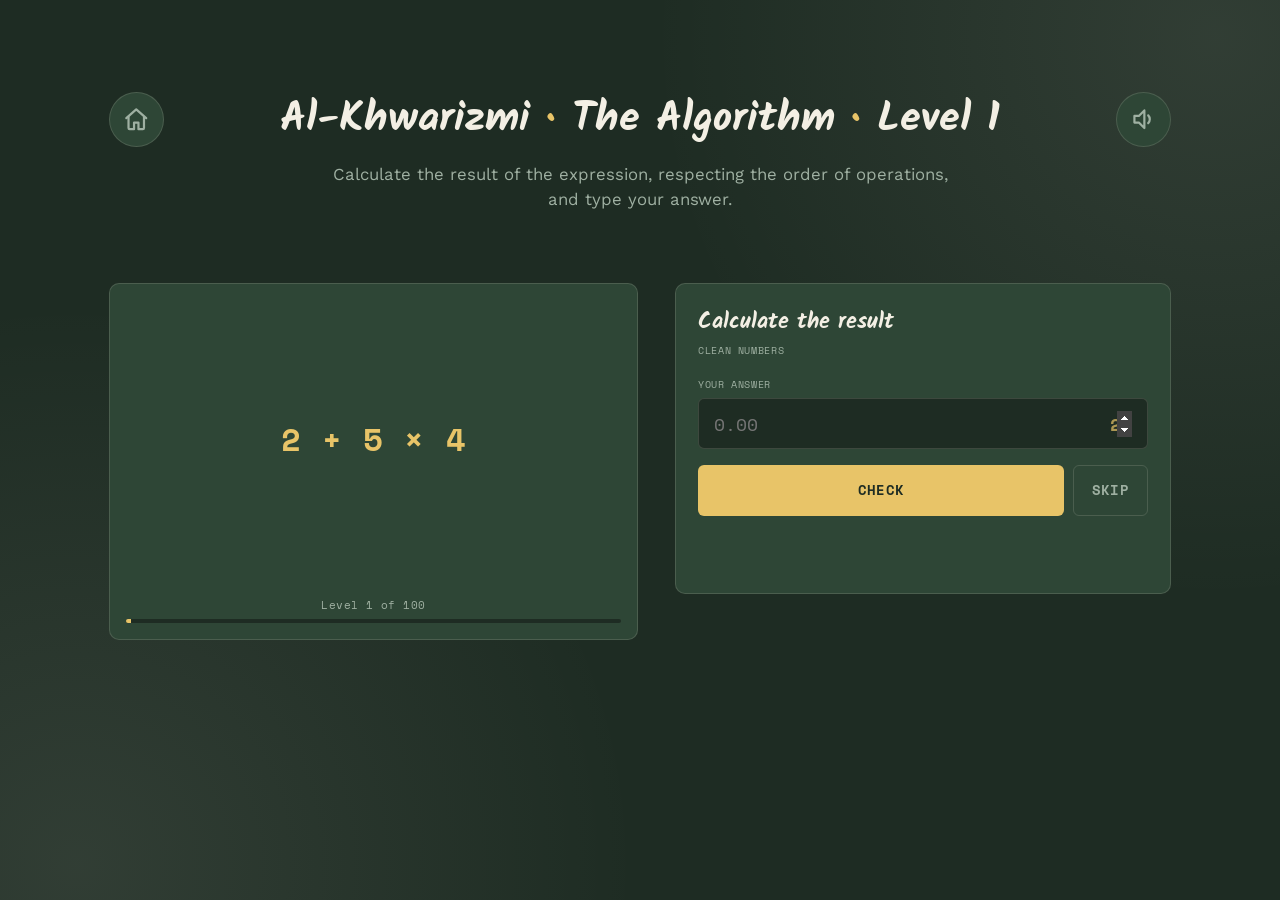
==== alkhwarizmi_thealgorithm.html @ 9624c4ed "Creata la terza scheda: Al-Khwarizmi (solo Mathemory2 per ora), con la prima modalita' 'The Algorith" ====
<!DOCTYPE html>
<html lang="en">
<head>
<meta charset="UTF-8">
<meta name="color-scheme" content="dark">
<meta name="viewport" content="width=device-width, initial-scale=1.0">
<title>Al-Khwarizmi — The Algorithm</title>
<link rel="preconnect" href="https://fonts.googleapis.com">
<link rel="preconnect" href="https://fonts.gstatic.com" crossorigin>
<link href="https://fonts.googleapis.com/css2?family=Kalam:wght@700&family=Space+Mono:wght@400;700&family=Work+Sans:wght@400;500&display=swap" rel="stylesheet">
<style>
  :root{
    --bg: #1E2C23;
    --bg-panel: #2E4636;
    --ink: #F3EFE4;
    --ink-dim: #9FB0A2;
    --yellow: #E8C468;
    --red: #C1554B;
    --teal: #5FA8A0;
    --rule: rgba(243,239,228,0.14);
  }
  *{ box-sizing:border-box; }
  html,body{
    margin:0; padding:0;
    background: var(--bg);
    color: var(--ink);
    font-family:'Work Sans', sans-serif;
    min-height:100vh;
  }
  body{
    background-image:
      radial-gradient(circle at 6% 96%, rgba(243,239,228,0.09), transparent 38%),
      radial-gradient(circle at 95% 4%, rgba(243,239,228,0.09), transparent 38%);
  }
  .wrap{
    max-width: min(1127px, calc(100% - 170px));
    margin: 0 auto;
    padding: calc(6vh + 32.7px) 1.5rem 6vh;
  }
  .title-icon-row{
    display:flex;
    align-items:center;
    justify-content:space-between;
    gap: 1rem;
    margin-bottom: 0.6rem;
  }
  .title-icon-row h1{ margin: 0; flex: 1; min-width: 0; text-align: center; }
  .icon-btn{
    flex-shrink:0;
    width: 55px; height:55px;
    display:flex; align-items:center; justify-content:center;
    border: 1px solid var(--rule);
    border-radius: 50%;
    background: var(--bg-panel);
    color: var(--ink-dim);
    text-decoration:none;
    cursor: pointer;
    transition: border-color 0.15s ease, color 0.15s ease, background 0.15s ease, box-shadow 0.2s ease;
  }
  .icon-btn:hover{
    color: var(--yellow);
    border-color: rgba(232,196,104,0.75);
    background: rgba(232,196,104,0.22);
    box-shadow: 0 0 16px 3px rgba(232,196,104,0.48);
  }
  .icon-btn svg{ width: 26.5px; height:26.5px; }
  .audio-toggle-btn{ cursor: pointer; }
  /* stato "acceso" del volume (audio non muto): stessa illuminazione usata altrove nel sito,
     l'icona resta sempre la stessa, cambia solo questo */
  .audio-toggle-btn.audio-on{
    color: #1C1F16;
    background: var(--yellow);
    border-color: var(--yellow);
    box-shadow: 0 0 8px 1px var(--yellow), 0 0 20px 5px var(--yellow);
  }
  h1{
    font-family:'Kalam', cursive;
    font-size: 2.6rem;
    margin: 0;
    text-align:center;
  }
  h1 .accent{ color: var(--yellow); }
  .instructions{
    color: var(--ink-dim);
    font-size: 1.05rem;
    line-height:1.5;
    margin: 0 auto 1.8rem;
    text-align: center;
    max-width: 640px;
  }

  /* spazio riservato sopra la griglia/pannello, stesso identico ingombro del box
     badge+descrizione di Eratostene (.rank-callout in eratostene_thesieve.html):
     Pitagora non ha ancora un sistema di rango, ma lo spazio resta prenotato cosi'
     il ritmo verticale è coerente col resto del sito e non ci sara' da spostare
     nulla quando (se) verra' aggiunto */
  .rank-callout-space{ height: 26.78px; margin: 0 0 0.9rem; }
  .level-layout{
    display:grid;
    grid-template-columns: 529px 1fr;
    gap: 2.3rem;
    align-items:stretch;
  }
  @media (max-width: 1100px){
    .level-layout{ grid-template-columns: 1fr; }
    .rank-callout-space{ height: 20px; margin: 0 0 0.6rem; }
  }

  .board-card{
    background: var(--bg-panel);
    border: 1px solid var(--rule);
    border-radius: 10px;
    padding: 1rem;
    position: relative;
  }
  .board-card svg{ display:block; width:100%; height:auto; }
  .expression-display{
    display:flex;
    align-items:center;
    justify-content:center;
    min-height: 280px;
    text-align:center;
    font-family:'Space Mono', monospace;
    font-weight:700;
    font-size: 2rem;
    letter-spacing: 0.02em;
    color: var(--yellow);
    padding: 1rem;
    word-break: break-word;
    line-height: 1.35;
  }

  .level-progress{
    margin: 1rem 0 0;
    text-align:center;
    font-family:'Space Mono', monospace;
    font-size: 0.7rem;
    color: var(--ink-dim);
    letter-spacing: 0.04em;
  }
  .level-progress-track{
    margin-top: 0.4rem;
    height: 4px;
    border-radius: 2px;
    background: var(--bg);
    overflow:hidden;
  }
  .level-progress-fill{
    height:100%;
    background: var(--yellow);
  }

  .side-panel{ display:flex; flex-direction:column; gap: 1.2rem; }
  .side-panel-card{
    background: var(--bg-panel);
    border: 1px solid var(--rule);
    border-radius: 10px;
    padding: 1.3rem 1.4rem;
  }
  .side-panel-card h2{
    font-family:'Kalam', cursive;
    font-size: 1.4rem;
    margin: 0 0 0.15rem;
  }
  .level-sub{
    font-family:'Space Mono', monospace;
    font-size: 0.64rem;
    letter-spacing: 0.06em;
    text-transform: uppercase;
    color: var(--ink-dim);
    margin: 0 0 1.1rem;
  }

  .answer-block{ margin: 1.2rem 0 0.2rem; }
  .answer-block label{
    display:block;
    font-family:'Space Mono', monospace;
    font-size: 0.64rem; letter-spacing:0.06em; text-transform:uppercase;
    color: var(--ink-dim); margin-bottom:0.4rem;
  }
  .answer-input-wrap{
    position: relative;
    background: var(--bg);
    border: 1px solid var(--rule);
    border-radius: 6px;
    overflow: hidden;
  }
  /* solo per i test su Mathemory2: la risposta corretta del livello, in trasparenza
     dentro la stessa casella dell'input — stesso identico meccanismo della somma dei
     primi in Eratostene, così non serve chiedere la soluzione in chat. In produzione
     questo elemento semplicemente non c'è (nessun dato da nascondere) */
  .answer-bg-hint{
    position: absolute;
    inset: 0;
    display: flex;
    align-items: center;
    justify-content: flex-end;
    padding: 0 0.9rem;
    font-family:'Space Mono', monospace;
    font-weight: 700;
    font-size: 1.1rem;
    color: rgba(232,196,104,0.7);
    pointer-events: none;
    overflow: hidden;
    white-space: nowrap;
  }
  .answer-block input{
    position: relative;
    width: 100%;
    background: transparent;
    border: none;
    border-radius: 6px;
    color: var(--ink);
    font-family:'Space Mono', monospace;
    font-size: 1.1rem;
    padding: 0.7rem 0.9rem;
  }
  .answer-block input:focus{ outline: 2px solid var(--yellow); outline-offset: 1px; }

  .check-skip-row{
    display: flex;
    gap: 0.6rem;
    margin-top: 1rem;
  }
  .check-btn{
    flex: 1 1 auto;
    font-family:'Space Mono', monospace;
    font-weight:700;
    background: var(--yellow);
    color: var(--bg);
    border:none;
    border-radius: 6px;
    padding: 0.92rem 1.61rem;
    font-size: 0.85rem;
    letter-spacing: 0.02em;
    text-transform: uppercase;
    cursor:pointer;
  }
  .check-btn:hover{ background:#f0d488; }
  .check-btn:disabled{
    background: var(--bg);
    color: var(--ink-dim);
    cursor: not-allowed;
    border: 1px solid var(--rule);
  }
  .skip-btn{
    flex: 0 0 auto;
    font-family:'Space Mono', monospace;
    font-weight:700;
    background: transparent;
    color: var(--ink-dim);
    border: 1px solid var(--rule);
    border-radius: 6px;
    padding: 0.92rem 1.1rem;
    font-size: 0.85rem;
    letter-spacing: 0.02em;
    text-transform: uppercase;
    cursor:pointer;
  }
  .skip-btn:hover{ color: var(--ink); border-color: var(--ink); }

  .feedback{
    margin-top: 0.8rem;
    font-family:'Space Mono', monospace;
    font-size: 0.8rem;
    line-height:1.4;
    min-height: 2.4em;
  }
  .feedback.good{ color: var(--teal); }
  .feedback.bad{ color: var(--red); }

  .next-btn{
    display:none;
    width:100%;
    margin-top: 0.6rem;
    font-family:'Space Mono', monospace;
    font-weight:700;
    border: 1px solid var(--teal);
    border-radius: 6px;
    background: transparent;
    color: var(--teal);
    padding: 0.75rem;
    font-size: 0.78rem;
    letter-spacing: 0.02em;
    text-transform: uppercase;
    cursor:pointer;
  }
  .next-btn.visible{ display:block; }
  .next-btn:hover{ background: rgba(95,168,160,0.14); }

  .modal-overlay{
    display:none;
    position: fixed;
    inset: 0;
    background: rgba(0,0,0,0.55);
    z-index: 10000;
    align-items:center;
    justify-content:center;
    padding: 1.5rem;
    box-sizing: border-box;
  }
  .modal-overlay.visible{ display:flex; }
  .modal-card{
    background: var(--bg-panel);
    border: 1px solid var(--rule);
    border-radius: 10px;
    padding: 2rem;
    max-width: 480px;
    width: 100%;
    text-align:center;
    box-sizing: border-box;
  }
  .modal-card h3{
    font-family:'Kalam', cursive;
    font-size: 1.6rem;
    margin: 0 0 1rem;
    color: var(--ink);
  }
  .modal-card p{
    font-family:'Space Mono', monospace;
    font-size: 0.95rem;
    color: var(--ink-dim);
    margin: 0 0 1.2rem;
    line-height: 1.5;
  }
  .modal-card input[type="text"]{
    width: 100%;
    box-sizing: border-box;
    background: var(--bg);
    border: 1px solid var(--rule);
    border-radius: 6px;
    color: var(--ink);
    font-family:'Space Mono', monospace;
    font-size: 1.05rem;
    padding: 0.7rem;
    margin-bottom: 1.4rem;
  }
  .modal-card input[type="text"]:focus{ outline: 2px solid var(--yellow); outline-offset: 1px; }
  .finish-stat{
    background: var(--bg);
    border: 1px solid var(--rule);
    border-radius: 8px;
    padding: 0.85rem 1rem;
    margin: 0 0 1.3rem;
    display: flex;
    flex-direction: column;
    gap: 0.2rem;
  }
  .finish-stat-label{
    font-family:'Space Mono', monospace;
    font-size: 0.68rem;
    letter-spacing: 0.06em;
    text-transform: uppercase;
    color: var(--ink-faint);
  }
  .finish-stat-value{
    font-family:'Space Mono', monospace;
    font-weight: 700;
    font-size: 1.4rem;
    color: var(--yellow);
  }
  .finish-input-block{ margin-bottom: 1.3rem; }
  .finish-instruction{
    font-family:'Space Mono', monospace;
    font-size: 0.85rem;
    color: var(--ink-dim);
    margin: 0 0 0.8rem;
    line-height: 1.5;
  }
  .finish-input-block input[type="text"]{ margin-bottom: 0.5rem; }
  .modal-footnotes{
    margin-top: 1rem;
    padding-top: 0.9rem;
    border-top: 1px solid var(--rule);
    display: flex;
    flex-direction: column;
    gap: 0.5rem;
  }
  .modal-footnotes p{
    font-family:'Space Mono', monospace;
    font-size: 0.68rem;
    color: var(--ink-faint);
    line-height: 1.4;
    text-align: left;
    margin: 0;
  }
  .modal-buttons{
    display:flex;
    justify-content:center;
    gap: 1rem;
  }
  .modal-btn{
    font-family:'Space Mono', monospace;
    font-weight:700;
    font-size: 1rem;
    border: none;
    border-radius: 6px;
    padding: 0.7rem 1.8rem;
    cursor:pointer;
  }
  .modal-btn.yes{ background: var(--yellow); color: var(--bg); }
  .modal-btn.no{ background: transparent; color: var(--ink-dim); border: 1px solid var(--rule); }
  .modal-note{
    font-family:'Space Mono', monospace;
    font-size: 0.75rem;
    color: var(--ink-faint);
    margin-top: 0.8rem;
  }
  .nickname-hint{
    font-family:'Space Mono', monospace;
    font-size: 0.7rem;
    color: var(--ink-faint);
    margin: 0.4rem 0 0;
  }

  @media (max-width: 900px){
    html, body{
      overflow: hidden;
      height: 100%;
      overscroll-behavior: none;
    }
    /* stesso identico contenitore di Eratostene: 92% di larghezza, mai oltre 480px,
       centrato — prima qui .wrap andava a piena larghezza, uno spazio diverso da
       quello delle pagine di Eratostene */
    .wrap{
      width: 92%;
      max-width: 480px;
      margin: 0 auto;
      padding: 2vh 0 3vh;
      box-sizing: border-box;
    }
    .title-icon-row{ gap: 0.5rem; margin-bottom: 0.4rem; width: 100%; }
    .title-icon-row h1{ font-size: 0.85rem; line-height: 1.3; }
    .icon-btn{ width: 44px; height: 44px; }
    .icon-btn svg{ width: 20px; height: 20px; }
    .instructions{ display: none; } /* niente spazio per il paragrafo qui, il titolo basta - stesso criterio di Eratosthenes */
    .rank-callout-space{ height: 16px; margin: 0 0 0.5rem; }
    .level-layout{ gap: 0.8rem; }
    .board-card{ padding: 0.6rem; max-width: 90%; margin: 0.6rem auto 0; }
    .expression-display{ font-size: 1.3rem; min-height: 170px; padding: 0.5rem; }
    .side-panel-card{ padding: 0.6075rem 0.64125rem; }
    .side-panel-card h2{ font-size: 0.70875rem; }
    .level-sub{ font-size: 0.3915rem; }
    .answer-block{ margin: 0.36rem 0 0.09rem; }
    .answer-block input{ font-size: 1.035rem; padding: 0.54rem 0.72rem; }
    .check-btn, .next-btn{ padding: 0.85rem; font-size: 0.76rem; }
    .check-skip-row{ margin-top: 0.6rem; }
    .check-skip-row .check-btn,
    .check-skip-row .skip-btn{ flex: 1 1 50%; padding: 0.57375rem 0.3375rem; font-size: 0.513rem; }
    /* la tabella deve chiudersi appena sotto Check/Skip: tolto lo spazio riservato
       al feedback (min-height fissa per non far "saltare" il layout su desktop) —
       su mobile serve il contrario, il pannello deve finire qui per entrare in una
       sola schermata; il testo, quando compare, spinge semplicemente in basso */
    .feedback{ margin-top: 0.27rem; min-height: 0; }
  }  /* --- blocco orizzontale: nasconde tutto e mostra un avviso finché il telefono non torna verticale --- */
  .rotate-lock-overlay{ display: none; }
  @media (orientation: landscape) and (max-width: 900px), (orientation: landscape) and (max-height: 500px){
    .rotate-lock-overlay{
      display: flex;
      position: fixed;
      inset: 0;
      z-index: 9999;
      background: var(--bg);
      color: var(--ink);
      align-items: center;
      justify-content: center;
      text-align: center;
      padding: 2rem;
      font-family:'Space Mono', monospace;
      font-size: 1rem;
    }
    .wrap{ display: none; }
  }
</style>
</head>
<body>

<audio id="bgMusic" src="https://pub-312772d8d5f64507a7ad27b167cd19c4.r2.dev/eratostene_thesieve.mp3" loop preload="none"></audio>
  <div class="rotate-lock-overlay" data-en="Please rotate your device back to portrait to continue." data-it="Ruota di nuovo il dispositivo in verticale per continuare.">Please rotate your device back to portrait to continue.</div>

  <div class="wrap">
    <div class="title-icon-row">
      <a class="icon-btn" id="homeBtn" href="index.html" aria-label="Home"><svg viewBox="0 0 24 24" fill="none" stroke="currentColor" stroke-width="2" stroke-linecap="round" stroke-linejoin="round"><path d="M3 11l9-8 9 8"/><path d="M5 10v10a1 1 0 0 0 1 1h4v-6h4v6h4a1 1 0 0 0 1-1V10"/></svg></a>
      <h1 id="levelTitle">Al-Khwarizmi <span class="accent">·</span> The Algorithm <span class="accent">·</span> Level 1</h1>
      <button type="button" class="icon-btn audio-toggle-btn" aria-label="Sound"><svg viewBox="0 0 24 24" fill="none" stroke="currentColor" stroke-width="2" stroke-linecap="round" stroke-linejoin="round"><path d="M4 9v6h4l5 5V4L8 9H4z"/><path d="M16.5 8.5a5 5 0 0 1 0 7"/></svg></button>
    </div>
    <p class="instructions" data-en="Calculate the result of the expression, respecting the order of operations, and type your answer." data-it="Calcola il risultato dell'espressione, rispettando l'ordine delle operazioni, e scrivi la risposta.">Calculate the result of the expression, respecting the order of operations, and type your answer.</p>

    <div class="rank-callout-space" aria-hidden="true"></div>

    <div class="level-layout" id="stage">
      <div class="board-card">
        <div class="expression-display" id="expressionDisplay"></div>
        <p class="level-progress" id="levelProgress">Level 1 of 100</p>
        <div class="level-progress-track"><div class="level-progress-fill" id="levelProgressFill"></div></div>
      </div>

      <div class="side-panel">
        <div class="side-panel-card">
          <h2 data-en="Calculate the result" data-it="Calcola il risultato">Calculate the result</h2>
          <p class="level-sub" id="levelSub"></p>

          <div class="answer-block">
            <label for="answerInput" data-en="Your answer" data-it="La tua risposta">Your answer</label>
            <div class="answer-input-wrap">
              <span class="answer-bg-hint" id="answerBgHint"></span>
              <input type="number" step="0.01" id="answerInput" placeholder="0.00">
            </div>
          </div>

          <div class="check-skip-row">
            <button type="button" class="check-btn" id="checkBtn">Check</button>
            <button type="button" class="skip-btn" id="skipBtn" aria-label="Skip">Skip</button>
          </div>
          <p class="feedback" id="feedback"></p>
          <button type="button" class="next-btn" id="nextBtn">Next level →</button>
        </div>
      </div>

      <div class="modal-overlay" id="skipModal">
        <div class="modal-card" style="position:relative;">
          <button type="button" id="skipCloseBtn" aria-label="Close" style="position:absolute; top:0.7rem; right:0.7rem; width:2rem; height:2rem; border-radius:50%; border:none; background:var(--bg); color:var(--ink); font-size:1rem; cursor:pointer; display:flex; align-items:center; justify-content:center;">✕</button>
          <h3 data-en="Skip levels" data-it="Salta livelli">Skip levels</h3>
          <div class="modal-buttons" style="flex-wrap:wrap;">
            <button type="button" class="modal-btn yes" id="skip1Btn">+1</button>
            <button type="button" class="modal-btn yes" id="skip5Btn">+5</button>
            <button type="button" class="modal-btn yes" id="skip10Btn">+10</button>
            <button type="button" class="modal-btn no" id="skipResetBtn" data-en="Reset" data-it="Reset">Reset</button>
          </div>
        </div>
      </div>
    </div>

    <div class="modal-overlay" id="finishModal">
      <div class="modal-card">
        <h3 data-en="🎉 You finished The Algorithm!" data-it="🎉 Hai finito The Algorithm!">🎉 You finished The Algorithm!</h3>
        <div class="finish-stat">
          <span class="finish-stat-label" data-en="Your total race time" data-it="Il tuo tempo totale di gara">Your total race time</span>
          <span class="finish-stat-value" id="finishTotalTime"></span>
        </div>
        <div class="finish-input-block">
          <p class="finish-instruction" data-en="Enter a nickname to be remembered for this race." data-it="Inserisci un nickname per essere ricordato in questa gara.">Enter a nickname to be remembered for this race.</p>
          <input type="text" id="finishNickname" maxlength="12" data-placeholder-en="Your nickname" data-placeholder-it="Il tuo nickname" placeholder="Your nickname">
          <p class="nickname-hint" data-en="3 to 12 characters. Letters, numbers, spaces, - _ . only (any language/alphabet is fine)." data-it="Da 3 a 12 caratteri. Solo lettere, numeri, spazi, - _ . (qualsiasi lingua/alfabeto va bene).">3 to 12 characters. Letters, numbers, spaces, - _ . only (any language/alphabet is fine).</p>
        </div>
        <div class="modal-buttons">
          <button type="button" class="modal-btn yes" id="finishConfirmBtn" data-en="Confirm" data-it="Conferma">Confirm</button>
          <button type="button" class="modal-btn no" id="finishSkipBtn" data-en="Skip" data-it="Salta">Skip</button>
        </div>
        <p class="modal-note" id="finishNote"></p>
        <div class="modal-footnotes">
          <p data-en="This nickname is saved on your device — there's no shared leaderboard for this mode yet." data-it="Questo nickname resta salvato sul tuo dispositivo: per questa modalità non c'è ancora una classifica condivisa.">This nickname is saved on your device — there's no shared leaderboard for this mode yet.</p>
        </div>
      </div>
    </div>
  </div>

<script>
const LEVELS = [
    { display:"2 + 5 x 4", answer:22 },
    { display:"7 x 6 - 2", answer:40 },
    { display:"7 x 3 + 5", answer:26 },
    { display:"8 x 6 - 6", answer:42 },
    { display:"2 x 5 + 7", answer:17 },
    { display:"10 x 9 + 2", answer:92 },
    { display:"8 + 5 x 3", answer:23 },
    { display:"7 + 7 x 3", answer:28 },
    { display:"10 x 8 - 2", answer:78 },
    { display:"10 x 8 + 6", answer:86 },
    { display:"12 x 3 - 6", answer:30 },
    { display:"12 x 3 - 14", answer:22 },
    { display:"9 x 7 + 2", answer:65 },
    { display:"15 + 8 x 2", answer:31 },
    { display:"13 x 13 - 13", answer:156 },
    { display:"9 x 3 + 4", answer:31 },
    { display:"2 x 13 + 13", answer:39 },
    { display:"6 x 16 + 7", answer:103 },
    { display:"11 + 5 x 10", answer:61 },
    { display:"17 x 13 + 8", answer:229 },
    { display:"3 x (2 + 7)", answer:27 },
    { display:"(3 - 2) x 3", answer:3 },
    { display:"(5 + 9) x 4", answer:56 },
    { display:"(4 + 6) x 7", answer:70 },
    { display:"11 x (3 + 6)", answer:99 },
    { display:"(9 - 6) x 7", answer:21 },
    { display:"6 x (2 + 2)", answer:24 },
    { display:"(7 - 4) x 8", answer:24 },
    { display:"9 x (10 + 8)", answer:162 },
    { display:"11 x (3 + 10)", answer:143 },
    { display:"(14 - 8) x 5", answer:30 },
    { display:"7 x (6 - 3)", answer:21 },
    { display:"5 x (10 + 7)", answer:85 },
    { display:"(13 + 6) x 10", answer:190 },
    { display:"(5 + 17) x 3", answer:66 },
    { display:"14 x (2 + 5)", answer:98 },
    { display:"13 x (3 + 6)", answer:117 },
    { display:"11 x (6 + 15)", answer:231 },
    { display:"(14 - 9) x 12", answer:60 },
    { display:"14 x (2 + 14)", answer:224 },
    { display:"3 - 4 x 3 + 8", answer:-1 },
    { display:"3 x 6 - 4 x 5", answer:-2 },
    { display:"4 - 7 - 7 x 9", answer:-66 },
    { display:"2 - 5 + 2 x 5", answer:7 },
    { display:"9 - 5 - 4 x 9", answer:-32 },
    { display:"10 + 12 - 10 x 10", answer:-78 },
    { display:"7 - 10 x 6 - 11", answer:-64 },
    { display:"9 - 7 - 8 x 12", answer:-94 },
    { display:"9 - 8 x 3 - 14", answer:-29 },
    { display:"12 + 10 - 13 x 11", answer:-121 },
    { display:"3 - 3 - 8 x 10", answer:-80 },
    { display:"5 - 4 - 14 x 8", answer:-111 },
    { display:"16 - 17 x 16 + 13", answer:-243 },
    { display:"8 - 12 x 14 + 6", answer:-154 },
    { display:"4 + 12 - 7 x 7", answer:-33 },
    { display:"5 - 6 x 16 + 14", answer:-77 },
    { display:"16 - 17 - 19 x 12", answer:-229 },
    { display:"16 + 8 - 8 x 20", answer:-136 },
    { display:"14 - 13 x 21 + 20", answer:-239 },
    { display:"4 - 21 x 20 + 3", answer:-413 },
    { display:"((3 + 5) x 6) / 4", answer:12 },
    { display:"((5 + 4) - 3) / 2", answer:3 },
    { display:"((7 - 4) x 6) / 6", answer:3 },
    { display:"((4 + 2) + 8) / 7", answer:2 },
    { display:"((4 + 6) x 2) / 10", answer:2 },
    { display:"((4 + 5) + 9) / 9", answer:2 },
    { display:"((4 + 2) - 2) / 2", answer:2 },
    { display:"((10 - 4) + 2) / 4", answer:2 },
    { display:"((8 + 3) - 5) / 3", answer:2 },
    { display:"((2 + 2) x 3) / 3", answer:4 },
    { display:"((11 - 2) x 3) / 9", answer:3 },
    { display:"((5 + 9) - 8) / 3", answer:2 },
    { display:"((7 + 10) + 11) / 7", answer:4 },
    { display:"((7 - 4) x 9) / 9", answer:3 },
    { display:"((12 + 13) x 10) / 50", answer:5 },
    { display:"((8 - 5) x 3) / 3", answer:3 },
    { display:"((11 + 12) + 9) / 2", answer:16 },
    { display:"((15 + 4) + 6) / 5", answer:5 },
    { display:"((2 + 12) - 8) / 2", answer:3 },
    { display:"((15 + 14) x 6) / 6", answer:29 },
    { display:"(4.4 - 4)² + 4 x (6 + 4)", answer:40.16 },
    { display:"(5 + 2)² - 4 x 3.9", answer:33.4 },
    { display:"(6.3 - 4)² + 2 x (4 + 5)", answer:23.29 },
    { display:"(7 + 5)² - 6 x 6.8", answer:103.2 },
    { display:"(5 + 4)² - 4 x 5.9", answer:57.4 },
    { display:"(7.2 - 7)² + 6 x (7 + 7)", answer:84.04 },
    { display:"3² + (5.2 + 5) x 5 - 8", answer:52 },
    { display:"5² + (3.4 + 9) x 2 - 6", answer:43.8 },
    { display:"9² + (8.6 + 7) x 6 - 9", answer:165.6 },
    { display:"(3.7 - 2)² + 7 x (5 + 4)", answer:65.89 },
    { display:"(2 + 5)² - 10 x 9.7", answer:-48 },
    { display:"10² + (5.5 + 5) x 4 - 6", answer:136 },
    { display:"11³ + (5.8 + 2) x 5 - 5", answer:1365 },
    { display:"9³ + (3.4 + 2) x 11 - 4", answer:784.4 },
    { display:"3² + (7.3 + 5) x 11 - 8", answer:136.3 },
    { display:"(9.7 - 3)² + 8 x (7 + 4)", answer:132.89 },
    { display:"(3 + 11)³ - 13 x 6.1", answer:2664.7 },
    { display:"4³ + (11.3 + 3) x 12 - 8", answer:227.6 },
    { display:"3² + (8.9 + 14) x 11 - 11", answer:249.9 },
    { display:"(3 + 14)² - 3 x 4.9", answer:274.3 },
  ];

  // sistema di lingua: mancava del tutto in questo file, stesso identico di
  // Eratostene — legge la lingua scelta nella home (stessa chiave localStorage)
  function currentLang(){
    return localStorage.getItem('mathemory_lang') || 'en';
  }
  function applyLanguage(){
    const lang = currentLang();
    document.querySelectorAll('[data-en][data-it]').forEach(el => {
      el.textContent = lang === 'it' ? el.dataset.it : el.dataset.en;
    });
    document.querySelectorAll('[data-placeholder-en][data-placeholder-it]').forEach(el => {
      el.placeholder = lang === 'it' ? el.dataset.placeholderIt : el.dataset.placeholderEn;
    });
  }
  applyLanguage();

  // effetti sonori: riusa gli stessi file mp3 già ospitati per Eratostene (right,
  // wrong, winner, badge, tap), via Web Audio API per latenza minima. "badge" è
  // caricato ma non ancora usato da nessuna parte: Pitagora non ha ancora un
  // sistema di rango, resta pronto per quando (se) arriverà. Il trascinamento dei
  // vertici resta sempre silenzioso, nessun suono legato al drag
  const audioCtx = new (window.AudioContext || window.webkitAudioContext)();
  const soundBuffers = {};
  const pendingSounds = new Set();
  function loadSound(name, url){
    fetch(url)
      .then(res => res.arrayBuffer())
      .then(data => audioCtx.decodeAudioData(data))
      .then(buffer => {
        soundBuffers[name] = buffer;
        if (pendingSounds.has(name)){
          pendingSounds.delete(name);
          playSound(name);
        }
      })
      .catch(() => {});
  }
  loadSound('right', 'https://pub-312772d8d5f64507a7ad27b167cd19c4.r2.dev/eratostene_right.mp3');
  loadSound('wrong', 'https://pub-312772d8d5f64507a7ad27b167cd19c4.r2.dev/eratostene_wrong.mp3');
  loadSound('winner', 'https://pub-312772d8d5f64507a7ad27b167cd19c4.r2.dev/eratostene_winner.mp3');
  loadSound('badge', 'https://pub-312772d8d5f64507a7ad27b167cd19c4.r2.dev/eratostene_badge.mp3');
  loadSound('tap', 'https://pub-312772d8d5f64507a7ad27b167cd19c4.r2.dev/tap.mp3');

  const SOUND_LEVELS = { badge: { desktop: 1, mobile: 0.5 }, winner: { desktop: 1, mobile: 1.1 } };
  function getSoundLevel(name){
    const level = SOUND_LEVELS[name];
    if (level === undefined) return 1;
    if (typeof level === 'number') return level;
    const isMobileNow = window.innerWidth <= 900;
    const value = isMobileNow ? level.mobile : level.desktop;
    return typeof value === 'number' ? value : 1;
  }

  function playSound(name){
    const buffer = soundBuffers[name];
    if (!buffer){
      pendingSounds.add(name);
      return;
    }
    if (window.MathemoryAudio && window.MathemoryAudio.isMuted()) return;
    if (audioCtx.state === 'suspended') audioCtx.resume();

    const source = audioCtx.createBufferSource();
    source.buffer = buffer;
    const gainNode = audioCtx.createGain();
    const baseVolume = window.MathemoryAudio ? window.MathemoryAudio.getSfxVolume() : 1;
    gainNode.gain.value = baseVolume * getSoundLevel(name);
    source.connect(gainNode);
    gainNode.connect(audioCtx.destination);
    source.start(0);

    if (window.MathemoryAudio && window.MathemoryAudio.duckMusic){
      if (name === 'badge') window.MathemoryAudio.duckMusic(0.15, 1000);
      if (name === 'winner') window.MathemoryAudio.duckMusic(0.15, 1500);
    }
  }

  const STORAGE_KEY = 'alkhwarizmi_thealgorithm_last';
  const TOTAL_TIME_KEY = 'alkhwarizmi_thealgorithm_total_race_time';
  const SESSION_OPEN_KEY = 'alkhwarizmi_thealgorithm_session_open';
  const HEARTBEAT_KEY = 'alkhwarizmi_thealgorithm_heartbeat_seconds';

  // se troviamo una sessione rimasta "aperta" dalla volta scorsa (pagina chiusa
  // bruscamente), deposito onestamente l'ultimo tempo conosciuto — nessuna penalità,
  // stesso meccanismo (senza anti-cheat) usato da Prime Rush
  if (localStorage.getItem(SESSION_OPEN_KEY) === 'true'){
    const lastHeartbeat = parseFloat(localStorage.getItem(HEARTBEAT_KEY)) || 0;
    const prevTotal = parseFloat(localStorage.getItem(TOTAL_TIME_KEY)) || 0;
    localStorage.setItem(TOTAL_TIME_KEY, (prevTotal + lastHeartbeat).toFixed(1));
  }
  localStorage.removeItem(SESSION_OPEN_KEY);
  localStorage.removeItem(HEARTBEAT_KEY);

  const params = new URLSearchParams(window.location.search);
  const requestedLevel = parseInt(params.get('n'));
  const savedLevel = parseInt(localStorage.getItem(STORAGE_KEY));
  let startLevel = requestedLevel || savedLevel || 1;
  if (startLevel < 1 || startLevel > LEVELS.length) startLevel = 1;

  const expressionDisplayEl = document.getElementById('expressionDisplay');
  const levelTitleEl = document.getElementById('levelTitle');
  const levelSubEl = document.getElementById('levelSub');
  const levelProgressEl = document.getElementById('levelProgress');
  const levelProgressFillEl = document.getElementById('levelProgressFill');
  const answerInput = document.getElementById('answerInput');
  const checkBtn = document.getElementById('checkBtn');
  const nextBtn = document.getElementById('nextBtn');
  const feedbackEl = document.getElementById('feedback');

  let currentLevelIndex = startLevel - 1;
  let levelStartTime = null;
  let heartbeatInterval = null;

  // deposita nel totale il tempo passato su QUESTO livello quando lo risolvi (Check
  // giusto). Nessuna penalità: stesso spirito di Prime Rush, non di The Sieve
  function commitElapsedTime(){
    const elapsed = (Date.now() - levelStartTime) / 1000;
    const prevTotal = parseFloat(localStorage.getItem(TOTAL_TIME_KEY)) || 0;
    localStorage.setItem(TOTAL_TIME_KEY, (prevTotal + elapsed).toFixed(1));
    return elapsed;
  }

  // Home: uscita volontaria ma il livello corrente NON è stato risolto. Deposito
  // comunque il tempo, senza penalità
  function recordHomeExit(){
    playSound('tap');
    const elapsed = (Date.now() - levelStartTime) / 1000;
    const prevTotal = parseFloat(localStorage.getItem(TOTAL_TIME_KEY)) || 0;
    localStorage.setItem(TOTAL_TIME_KEY, (prevTotal + elapsed).toFixed(1));
    if (heartbeatInterval) clearInterval(heartbeatInterval);
    localStorage.removeItem(SESSION_OPEN_KEY);
    localStorage.removeItem(HEARTBEAT_KEY);
  }
  document.getElementById('homeBtn').addEventListener('click', recordHomeExit);

  function loadLevel(index){
    currentLevelIndex = index;
    const level = LEVELS[index];
    levelStartTime = Date.now();

    const lang = currentLang();
    const levelWord = lang === 'it' ? 'Livello' : 'Level';
    levelTitleEl.innerHTML = `Al-Khwarizmi <span class="accent">·</span> The Algorithm <span class="accent">·</span> ${levelWord} ${index + 1}`;
    const hasDecimals = /\./.test(level.display) || !Number.isInteger(level.answer);
    levelSubEl.textContent = lang === 'it'
      ? (hasDecimals ? 'Attento ai decimali' : 'Numeri puliti')
      : (hasDecimals ? 'Watch the decimals' : 'Clean numbers');
    levelProgressEl.textContent = lang === 'it' ? `Livello ${index + 1} di ${LEVELS.length}` : `Level ${index + 1} of ${LEVELS.length}`;
    levelProgressFillEl.style.width = (((index + 1) / LEVELS.length) * 100) + '%';
    checkBtn.disabled = false;
    nextBtn.classList.remove('visible');
    feedbackEl.textContent = '';
    feedbackEl.className = 'feedback';
    answerInput.value = '';
    expressionDisplayEl.textContent = level.display.replace(/x/g, '×').replace(/\//g, '÷');
    // solo test Mathemory2: la risposta corretta in trasparenza dietro l'input
    const bgHintEl = document.getElementById('answerBgHint');
    if (bgHintEl) bgHintEl.textContent = level.answer;

    localStorage.setItem(STORAGE_KEY, String(index + 1));

    // il focus automatico apre la tastiera virtuale su mobile appena si entra nel
    // livello, anche senza che l'utente abbia toccato l'input: comodo su desktop
    // (puoi scrivere subito), fastidioso su mobile (tastiera indesiderata)
    if (window.innerWidth > 900) answerInput.focus();
  }

  function checkAnswer(){
    playSound('tap');
    const level = LEVELS[currentLevelIndex];
    const given = parseFloat(answerInput.value);
    const lang = currentLang();
    if (isNaN(given)){
      playSound('wrong');
      feedbackEl.textContent = lang === 'it' ? '✗ Scrivi prima un numero.' : '✗ Type a number first.';
      feedbackEl.className = 'feedback bad';
      return;
    }
    // tolleranza: 1% del valore assoluto vero, minimo 0.05 — uso il valore assoluto
    // perché qui (a differenza di Pitagora) le risposte possono essere negative, e
    // level.answer * 0.01 su un numero negativo darebbe una tolleranza negativa
    const tolerance = Math.max(0.05, Math.abs(level.answer) * 0.01);
    const ok = Math.abs(given - level.answer) <= tolerance;

    if (ok){
      const elapsed = commitElapsedTime();
      checkBtn.disabled = true;
      if (currentLevelIndex === LEVELS.length - 1){
        // ultimo livello: il check porta dritto al popup, stesso comportamento di
        // Eratostene — nessun passaggio intermedio "Vedi il risultato" da cliccare
        playSound('winner');
        localStorage.setItem(STORAGE_KEY, '1');
        document.getElementById('finishTotalTime').textContent = (localStorage.getItem(TOTAL_TIME_KEY) || '0') + 's';
        finishModalEl.classList.add('visible');
      } else {
        // livello intermedio: il check porta dritto al livello successivo, senza
        // messaggio intermedio né pulsante da cliccare — stesso comportamento di
        // Eratostene ("risposta corretta: si passa subito al livello successivo")
        playSound('right');
        loadLevel(currentLevelIndex + 1);
      }
    } else {
      playSound('wrong');
      feedbackEl.textContent = lang === 'it' ? `✗ Non proprio — riprova.` : `✗ Not quite — try again.`;
      feedbackEl.className = 'feedback bad';
    }
  }

  checkBtn.addEventListener('click', checkAnswer);
  answerInput.addEventListener('keydown', (e) => {
    if (e.key === 'Enter' && !checkBtn.disabled) checkAnswer();
  });

  const finishModalEl = document.getElementById('finishModal');

  nextBtn.addEventListener('click', () => {
    loadLevel(currentLevelIndex + 1);
  });

  // stessa validazione di Prime Rush/The Theorem, ma nessun invio reale a un Worker —
  // Al-Khwarizmi non ha ancora un backend di classifica, il nickname resta solo
  // locale (vedi nota onesta nel popup)
  document.getElementById('finishConfirmBtn').addEventListener('click', () => {
    const nickname = document.getElementById('finishNickname').value.trim();
    const note = document.getElementById('finishNote');
    if (!nickname || /^-+$/.test(nickname)){
      note.textContent = currentLang() === 'it' ? 'Inserisci prima un nickname.' : 'Please enter a nickname first.';
      note.style.color = 'var(--red)';
      return;
    }
    if (nickname.length < 3){
      note.textContent = currentLang() === 'it' ? 'Il nickname deve avere almeno 3 caratteri.' : 'Nickname must be at least 3 characters.';
      note.style.color = 'var(--red)';
      return;
    }
    localStorage.setItem('alkhwarizmi_thealgorithm_finisher_nickname', nickname);
    window.location.href = 'index.html';
  });

  document.getElementById('finishSkipBtn').addEventListener('click', () => {
    window.location.href = 'index.html';
  });

  // pulsante Skip: apre un popup con salto rapido di livelli + reset del solo
  // salvataggio di questo gioco (mai gli altri)
  const skipModalEl = document.getElementById('skipModal');
  document.getElementById('skipBtn').addEventListener('click', () => {
    skipModalEl.classList.add('visible');
  });
  document.getElementById('skipCloseBtn').addEventListener('click', () => {
    skipModalEl.classList.remove('visible');
  });
  skipModalEl.addEventListener('click', (e) => {
    if (e.target === skipModalEl) skipModalEl.classList.remove('visible');
  });
  function skipBy(n){
    skipModalEl.classList.remove('visible');
    loadLevel(Math.min(LEVELS.length - 1, currentLevelIndex + n));
  }
  document.getElementById('skip1Btn').addEventListener('click', () => skipBy(1));
  document.getElementById('skip5Btn').addEventListener('click', () => skipBy(5));
  document.getElementById('skip10Btn').addEventListener('click', () => skipBy(10));
  document.getElementById('skipResetBtn').addEventListener('click', () => {
    localStorage.removeItem(STORAGE_KEY);
    skipModalEl.classList.remove('visible');
    loadLevel(0);
  });

  loadLevel(currentLevelIndex);

  // il cronometro vero e l'heartbeat partono una sola volta (non a ogni livello,
  // qui non c'è un reload di pagina tra un livello e l'altro): quando i font sono
  // davvero pronti, non al semplice caricamento del DOM — stessa tecnica di Prime Rush
  let timerReallyStarted = false;
  function reallyStartTimer(){
    if (timerReallyStarted) return;
    timerReallyStarted = true;
    levelStartTime = Date.now();
    localStorage.setItem(SESSION_OPEN_KEY, 'true');
    heartbeatInterval = setInterval(() => {
      const elapsed = (Date.now() - levelStartTime) / 1000;
      localStorage.setItem(HEARTBEAT_KEY, elapsed.toFixed(1));
    }, 5000);
  }
  const fontsPromise = (document.fonts && document.fonts.ready) ? document.fonts.ready : Promise.resolve();
  fontsPromise.then(reallyStartTimer);
</script>
<script>window.MATHEMORY_MUSIC_VOLUME_MULTIPLIER = { desktop: 1.25, mobile: 1.875 };</script>
<script src="mathemory-audio.js"></script>

</body>
</html>
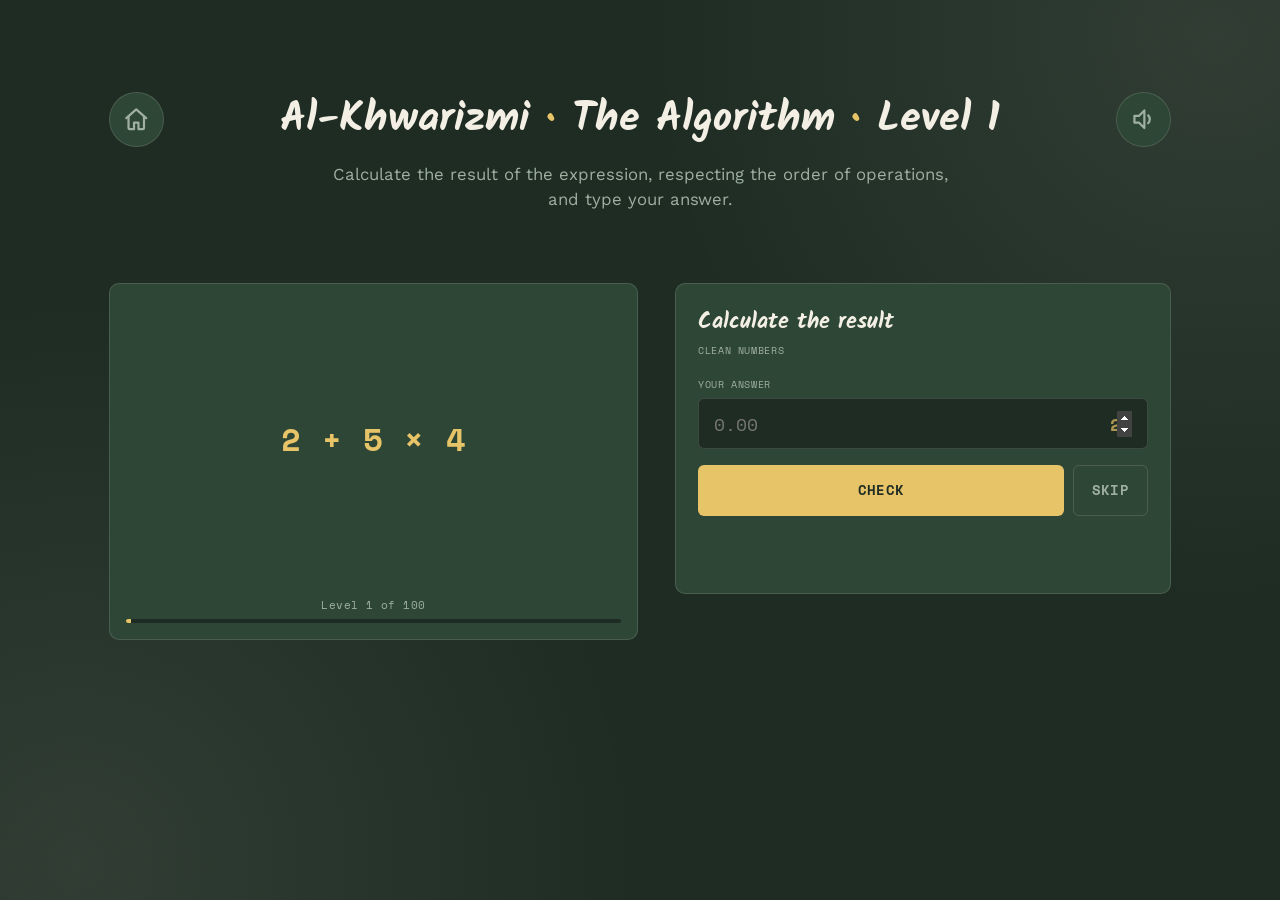
==== commit 228729fe: "Font auto-ospitati (Kalam, Space Mono, Work Sans) al posto di Google Fonts, su tutte e 14 le pagine:" ====
--- a/alkhwarizmi_thealgorithm.html
+++ b/alkhwarizmi_thealgorithm.html
@@ -5,9 +5,14 @@
 <meta name="color-scheme" content="dark">
 <meta name="viewport" content="width=device-width, initial-scale=1.0">
 <title>Al-Khwarizmi — The Algorithm</title>
-<link rel="preconnect" href="https://fonts.googleapis.com">
-<link rel="preconnect" href="https://fonts.gstatic.com" crossorigin>
-<link href="https://fonts.googleapis.com/css2?family=Kalam:wght@700&family=Space+Mono:wght@400;700&family=Work+Sans:wght@400;500&display=swap" rel="stylesheet">
+<link rel="preload" href="fonts/kalam-latin-700-normal.woff2" as="font" type="font/woff2" crossorigin>
+<link rel="preload" href="fonts/space-mono-latin-400-normal.woff2" as="font" type="font/woff2" crossorigin>
+<link rel="preload" href="fonts/space-mono-latin-700-normal.woff2" as="font" type="font/woff2" crossorigin>
+<link rel="preload" href="fonts/work-sans-latin-400-normal.woff2" as="font" type="font/woff2" crossorigin>
+<link rel="preload" href="fonts/work-sans-latin-500-normal.woff2" as="font" type="font/woff2" crossorigin>
+<link rel="stylesheet" href="fonts/kalam.css">
+<link rel="stylesheet" href="fonts/space-mono.css">
+<link rel="stylesheet" href="fonts/work-sans.css">
 <style>
   :root{
     --bg: #1E2C23;
--- a/fonts/kalam.css
+++ b/fonts/kalam.css
@@ -0,0 +1,18 @@
+/* Kalam, auto-ospitato (google-webfonts-helper) invece che da Google Fonts —
+   stesso schema già usato per la Forgotten Shelf. Pesi 400 (solo index.html,
+   corpo del testo introduttivo) e 700 (logo "MATHEMORY" e titoli di sezione,
+   su tutte le pagine). */
+@font-face {
+  font-family: 'Kalam';
+  font-style: normal;
+  font-display: swap;
+  font-weight: 400;
+  src: url('./kalam-latin-400-normal.woff2') format('woff2');
+}
+@font-face {
+  font-family: 'Kalam';
+  font-style: normal;
+  font-display: swap;
+  font-weight: 700;
+  src: url('./kalam-latin-700-normal.woff2') format('woff2');
+}
--- a/fonts/space-mono.css
+++ b/fonts/space-mono.css
@@ -0,0 +1,16 @@
+/* Space Mono, auto-ospitato (google-webfonts-helper) invece che da Google
+   Fonts — stesso schema di kalam.css. Pesi 400 e 700, su tutte le pagine. */
+@font-face {
+  font-family: 'Space Mono';
+  font-style: normal;
+  font-display: swap;
+  font-weight: 400;
+  src: url('./space-mono-latin-400-normal.woff2') format('woff2');
+}
+@font-face {
+  font-family: 'Space Mono';
+  font-style: normal;
+  font-display: swap;
+  font-weight: 700;
+  src: url('./space-mono-latin-700-normal.woff2') format('woff2');
+}
--- a/fonts/work-sans.css
+++ b/fonts/work-sans.css
@@ -0,0 +1,16 @@
+/* Work Sans, auto-ospitato (google-webfonts-helper) invece che da Google
+   Fonts — stesso schema di kalam.css. Pesi 400 e 500, su tutte le pagine. */
+@font-face {
+  font-family: 'Work Sans';
+  font-style: normal;
+  font-display: swap;
+  font-weight: 400;
+  src: url('./work-sans-latin-400-normal.woff2') format('woff2');
+}
+@font-face {
+  font-family: 'Work Sans';
+  font-style: normal;
+  font-display: swap;
+  font-weight: 500;
+  src: url('./work-sans-latin-500-normal.woff2') format('woff2');
+}
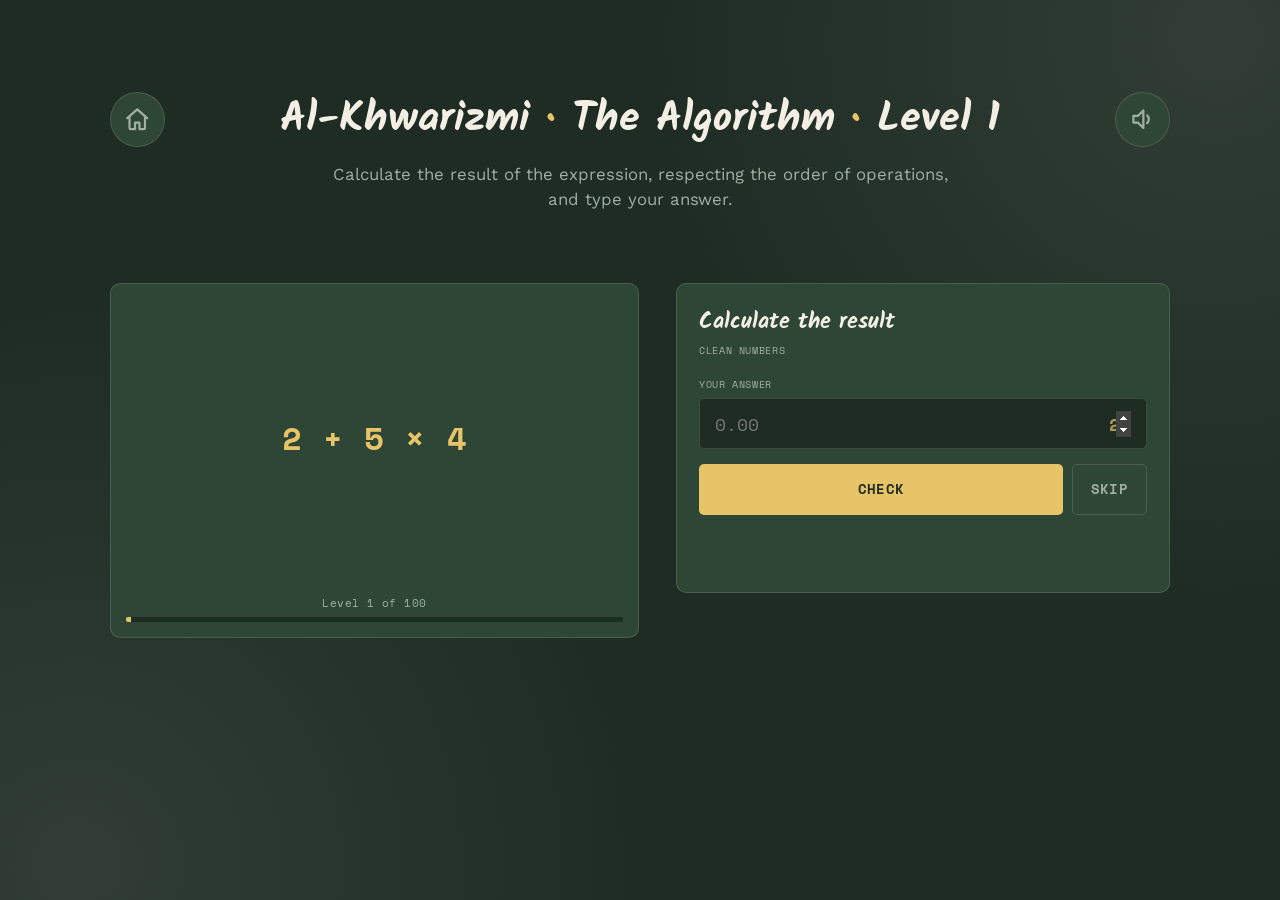
==== commit c1b6e0ba: "Arrotondati 456 valori CSS che si scostavano di esattamente 1px dal multiplo di 5 piu' vicino (deskt" ====
--- a/alkhwarizmi_thealgorithm.html
+++ b/alkhwarizmi_thealgorithm.html
@@ -40,13 +40,13 @@
   .wrap{
     max-width: min(1127px, calc(100% - 170px));
     margin: 0 auto;
-    padding: calc(6vh + 32.7px) 1.5rem 6vh;
+    padding: calc(6vh + 32.7px) 1.5625rem 6vh;
   }
   .title-icon-row{
     display:flex;
     align-items:center;
     justify-content:space-between;
-    gap: 1rem;
+    gap: 0.9375rem;
     margin-bottom: 0.6rem;
   }
   .title-icon-row h1{ margin: 0; flex: 1; min-width: 0; text-align: center; }
@@ -115,7 +115,7 @@
     background: var(--bg-panel);
     border: 1px solid var(--rule);
     border-radius: 10px;
-    padding: 1rem;
+    padding: 0.9375rem;
     position: relative;
   }
   .board-card svg{ display:block; width:100%; height:auto; }
@@ -130,13 +130,13 @@
     font-size: 2rem;
     letter-spacing: 0.02em;
     color: var(--yellow);
-    padding: 1rem;
+    padding: 0.9375rem;
     word-break: break-word;
     line-height: 1.35;
   }
 
   .level-progress{
-    margin: 1rem 0 0;
+    margin: 0.9375rem 0 0;
     text-align:center;
     font-family:'Space Mono', monospace;
     font-size: 0.7rem;
@@ -145,7 +145,7 @@
   }
   .level-progress-track{
     margin-top: 0.4rem;
-    height: 4px;
+    height: 5px;
     border-radius: 2px;
     background: var(--bg);
     overflow:hidden;
@@ -187,7 +187,7 @@
     position: relative;
     background: var(--bg);
     border: 1px solid var(--rule);
-    border-radius: 6px;
+    border-radius: 5px;
     overflow: hidden;
   }
   /* solo per i test su Mathemory2: la risposta corretta del livello, in trasparenza
@@ -214,7 +214,7 @@
     width: 100%;
     background: transparent;
     border: none;
-    border-radius: 6px;
+    border-radius: 5px;
     color: var(--ink);
     font-family:'Space Mono', monospace;
     font-size: 1.1rem;
@@ -225,7 +225,7 @@
   .check-skip-row{
     display: flex;
     gap: 0.6rem;
-    margin-top: 1rem;
+    margin-top: 0.9375rem;
   }
   .check-btn{
     flex: 1 1 auto;
@@ -234,7 +234,7 @@
     background: var(--yellow);
     color: var(--bg);
     border:none;
-    border-radius: 6px;
+    border-radius: 5px;
     padding: 0.92rem 1.61rem;
     font-size: 0.85rem;
     letter-spacing: 0.02em;
@@ -255,7 +255,7 @@
     background: transparent;
     color: var(--ink-dim);
     border: 1px solid var(--rule);
-    border-radius: 6px;
+    border-radius: 5px;
     padding: 0.92rem 1.1rem;
     font-size: 0.85rem;
     letter-spacing: 0.02em;
@@ -281,7 +281,7 @@
     font-family:'Space Mono', monospace;
     font-weight:700;
     border: 1px solid var(--teal);
-    border-radius: 6px;
+    border-radius: 5px;
     background: transparent;
     color: var(--teal);
     padding: 0.75rem;
@@ -301,7 +301,7 @@
     z-index: 10000;
     align-items:center;
     justify-content:center;
-    padding: 1.5rem;
+    padding: 1.5625rem;
     box-sizing: border-box;
   }
   .modal-overlay.visible{ display:flex; }
@@ -318,7 +318,7 @@
   .modal-card h3{
     font-family:'Kalam', cursive;
     font-size: 1.6rem;
-    margin: 0 0 1rem;
+    margin: 0 0 0.9375rem;
     color: var(--ink);
   }
   .modal-card p{
@@ -333,7 +333,7 @@
     box-sizing: border-box;
     background: var(--bg);
     border: 1px solid var(--rule);
-    border-radius: 6px;
+    border-radius: 5px;
     color: var(--ink);
     font-family:'Space Mono', monospace;
     font-size: 1.05rem;
@@ -345,7 +345,7 @@
     background: var(--bg);
     border: 1px solid var(--rule);
     border-radius: 8px;
-    padding: 0.85rem 1rem;
+    padding: 0.85rem 0.9375rem;
     margin: 0 0 1.3rem;
     display: flex;
     flex-direction: column;
@@ -374,7 +374,7 @@
   }
   .finish-input-block input[type="text"]{ margin-bottom: 0.5rem; }
   .modal-footnotes{
-    margin-top: 1rem;
+    margin-top: 0.9375rem;
     padding-top: 0.9rem;
     border-top: 1px solid var(--rule);
     display: flex;
@@ -392,14 +392,14 @@
   .modal-buttons{
     display:flex;
     justify-content:center;
-    gap: 1rem;
+    gap: 0.9375rem;
   }
   .modal-btn{
     font-family:'Space Mono', monospace;
     font-weight:700;
-    font-size: 1rem;
+    font-size: 0.9375rem;
     border: none;
-    border-radius: 6px;
+    border-radius: 5px;
     padding: 0.7rem 1.8rem;
     cursor:pointer;
   }
@@ -436,10 +436,10 @@
     }
     .title-icon-row{ gap: 0.5rem; margin-bottom: 0.4rem; width: 100%; }
     .title-icon-row h1{ font-size: 0.85rem; line-height: 1.3; }
-    .icon-btn{ width: 44px; height: 44px; }
+    .icon-btn{ width: 45px; height: 45px; }
     .icon-btn svg{ width: 20px; height: 20px; }
     .instructions{ display: none; } /* niente spazio per il paragrafo qui, il titolo basta - stesso criterio di Eratosthenes */
-    .rank-callout-space{ height: 16px; margin: 0 0 0.5rem; }
+    .rank-callout-space{ height: 15px; margin: 0 0 0.5rem; }
     .level-layout{ gap: 0.8rem; }
     .board-card{ padding: 0.6rem; max-width: 90%; margin: 0.6rem auto 0; }
     .expression-display{ font-size: 1.3rem; min-height: 170px; padding: 0.5rem; }
@@ -472,7 +472,7 @@
       text-align: center;
       padding: 2rem;
       font-family:'Space Mono', monospace;
-      font-size: 1rem;
+      font-size: 0.9375rem;
     }
     .wrap{ display: none; }
   }
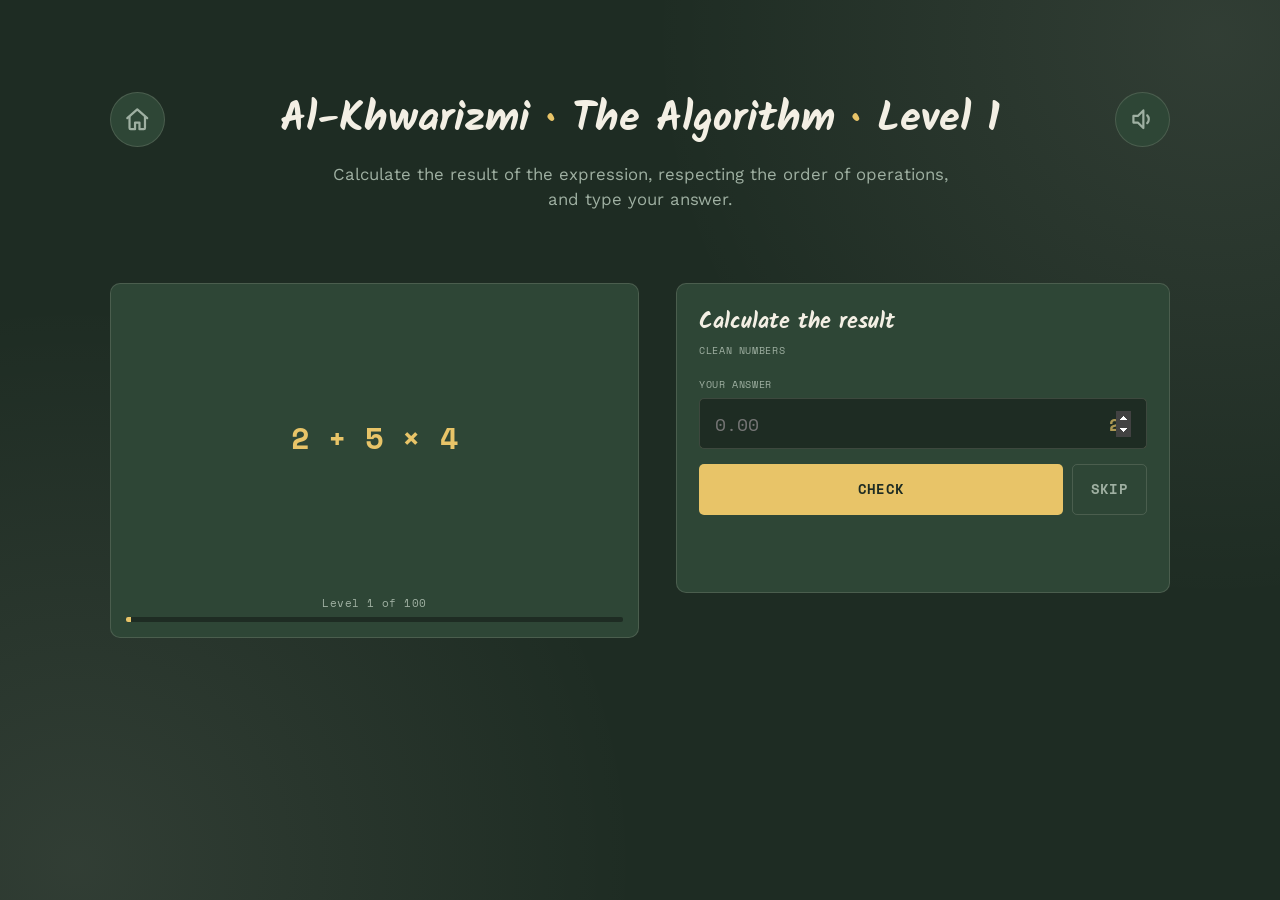
==== commit 670bd004: "Arrotondati altri 77 valori CSS: quelli che si scostavano di esattamente 2px dal multiplo di 5 piu' " ====
--- a/alkhwarizmi_thealgorithm.html
+++ b/alkhwarizmi_thealgorithm.html
@@ -38,7 +38,7 @@
       radial-gradient(circle at 95% 4%, rgba(243,239,228,0.09), transparent 38%);
   }
   .wrap{
-    max-width: min(1127px, calc(100% - 170px));
+    max-width: min(1125px, calc(100% - 170px));
     margin: 0 auto;
     padding: calc(6vh + 32.7px) 1.5625rem 6vh;
   }
@@ -127,7 +127,7 @@
     text-align:center;
     font-family:'Space Mono', monospace;
     font-weight:700;
-    font-size: 2rem;
+    font-size: 1.875rem;
     letter-spacing: 0.02em;
     color: var(--yellow);
     padding: 0.9375rem;
@@ -309,7 +309,7 @@
     background: var(--bg-panel);
     border: 1px solid var(--rule);
     border-radius: 10px;
-    padding: 2rem;
+    padding: 1.875rem;
     max-width: 480px;
     width: 100%;
     text-align:center;
@@ -470,7 +470,7 @@
       align-items: center;
       justify-content: center;
       text-align: center;
-      padding: 2rem;
+      padding: 1.875rem;
       font-family:'Space Mono', monospace;
       font-size: 0.9375rem;
     }
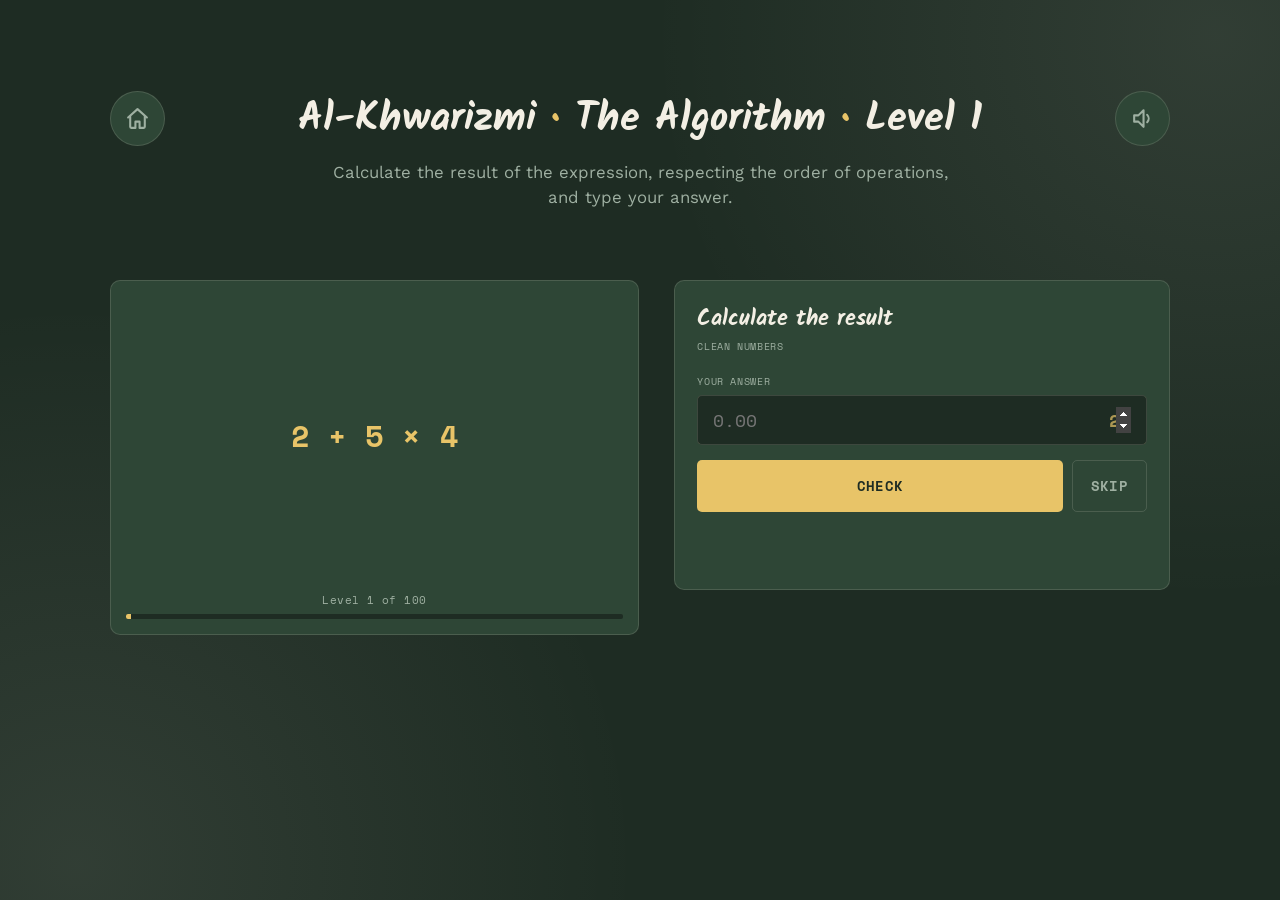
==== commit 32757dec: "Arrotondati altri 283 valori CSS ai multipli di 5 piu' vicini: regola piu' accurata rispetto a prima" ====
--- a/alkhwarizmi_thealgorithm.html
+++ b/alkhwarizmi_thealgorithm.html
@@ -68,7 +68,7 @@
     background: rgba(232,196,104,0.22);
     box-shadow: 0 0 16px 3px rgba(232,196,104,0.48);
   }
-  .icon-btn svg{ width: 26.5px; height:26.5px; }
+  .icon-btn svg{ width: 25px; height:25px; }
   .audio-toggle-btn{ cursor: pointer; }
   /* stato "acceso" del volume (audio non muto): stessa illuminazione usata altrove nel sito,
      l'icona resta sempre la stessa, cambia solo questo */
@@ -80,7 +80,7 @@
   }
   h1{
     font-family:'Kalam', cursive;
-    font-size: 2.6rem;
+    font-size: 2.5rem;
     margin: 0;
     text-align:center;
   }
@@ -89,7 +89,7 @@
     color: var(--ink-dim);
     font-size: 1.05rem;
     line-height:1.5;
-    margin: 0 auto 1.8rem;
+    margin: 0 auto 1.875rem;
     text-align: center;
     max-width: 640px;
   }
@@ -99,11 +99,11 @@
      Pitagora non ha ancora un sistema di rango, ma lo spazio resta prenotato cosi'
      il ritmo verticale è coerente col resto del sito e non ci sara' da spostare
      nulla quando (se) verra' aggiunto */
-  .rank-callout-space{ height: 26.78px; margin: 0 0 0.9rem; }
+  .rank-callout-space{ height: 25px; margin: 0 0 0.9rem; }
   .level-layout{
     display:grid;
     grid-template-columns: 529px 1fr;
-    gap: 2.3rem;
+    gap: 2.1875rem;
     align-items:stretch;
   }
   @media (max-width: 1100px){
@@ -160,7 +160,7 @@
     background: var(--bg-panel);
     border: 1px solid var(--rule);
     border-radius: 10px;
-    padding: 1.3rem 1.4rem;
+    padding: 1.25rem 1.4rem;
   }
   .side-panel-card h2{
     font-family:'Kalam', cursive;
@@ -235,7 +235,7 @@
     color: var(--bg);
     border:none;
     border-radius: 5px;
-    padding: 0.92rem 1.61rem;
+    padding: 0.92rem 1.5625rem;
     font-size: 0.85rem;
     letter-spacing: 0.02em;
     text-transform: uppercase;
@@ -269,7 +269,7 @@
     font-family:'Space Mono', monospace;
     font-size: 0.8rem;
     line-height:1.4;
-    min-height: 2.4em;
+    min-height: 2.5em;
   }
   .feedback.good{ color: var(--teal); }
   .feedback.bad{ color: var(--red); }
@@ -317,7 +317,7 @@
   }
   .modal-card h3{
     font-family:'Kalam', cursive;
-    font-size: 1.6rem;
+    font-size: 1.5625rem;
     margin: 0 0 0.9375rem;
     color: var(--ink);
   }
@@ -346,7 +346,7 @@
     border: 1px solid var(--rule);
     border-radius: 8px;
     padding: 0.85rem 0.9375rem;
-    margin: 0 0 1.3rem;
+    margin: 0 0 1.25rem;
     display: flex;
     flex-direction: column;
     gap: 0.2rem;
@@ -364,7 +364,7 @@
     font-size: 1.4rem;
     color: var(--yellow);
   }
-  .finish-input-block{ margin-bottom: 1.3rem; }
+  .finish-input-block{ margin-bottom: 1.25rem; }
   .finish-instruction{
     font-family:'Space Mono', monospace;
     font-size: 0.85rem;
@@ -400,7 +400,7 @@
     font-size: 0.9375rem;
     border: none;
     border-radius: 5px;
-    padding: 0.7rem 1.8rem;
+    padding: 0.7rem 1.875rem;
     cursor:pointer;
   }
   .modal-btn.yes{ background: var(--yellow); color: var(--bg); }
@@ -442,7 +442,7 @@
     .rank-callout-space{ height: 15px; margin: 0 0 0.5rem; }
     .level-layout{ gap: 0.8rem; }
     .board-card{ padding: 0.6rem; max-width: 90%; margin: 0.6rem auto 0; }
-    .expression-display{ font-size: 1.3rem; min-height: 170px; padding: 0.5rem; }
+    .expression-display{ font-size: 1.25rem; min-height: 170px; padding: 0.5rem; }
     .side-panel-card{ padding: 0.6075rem 0.64125rem; }
     .side-panel-card h2{ font-size: 0.70875rem; }
     .level-sub{ font-size: 0.3915rem; }
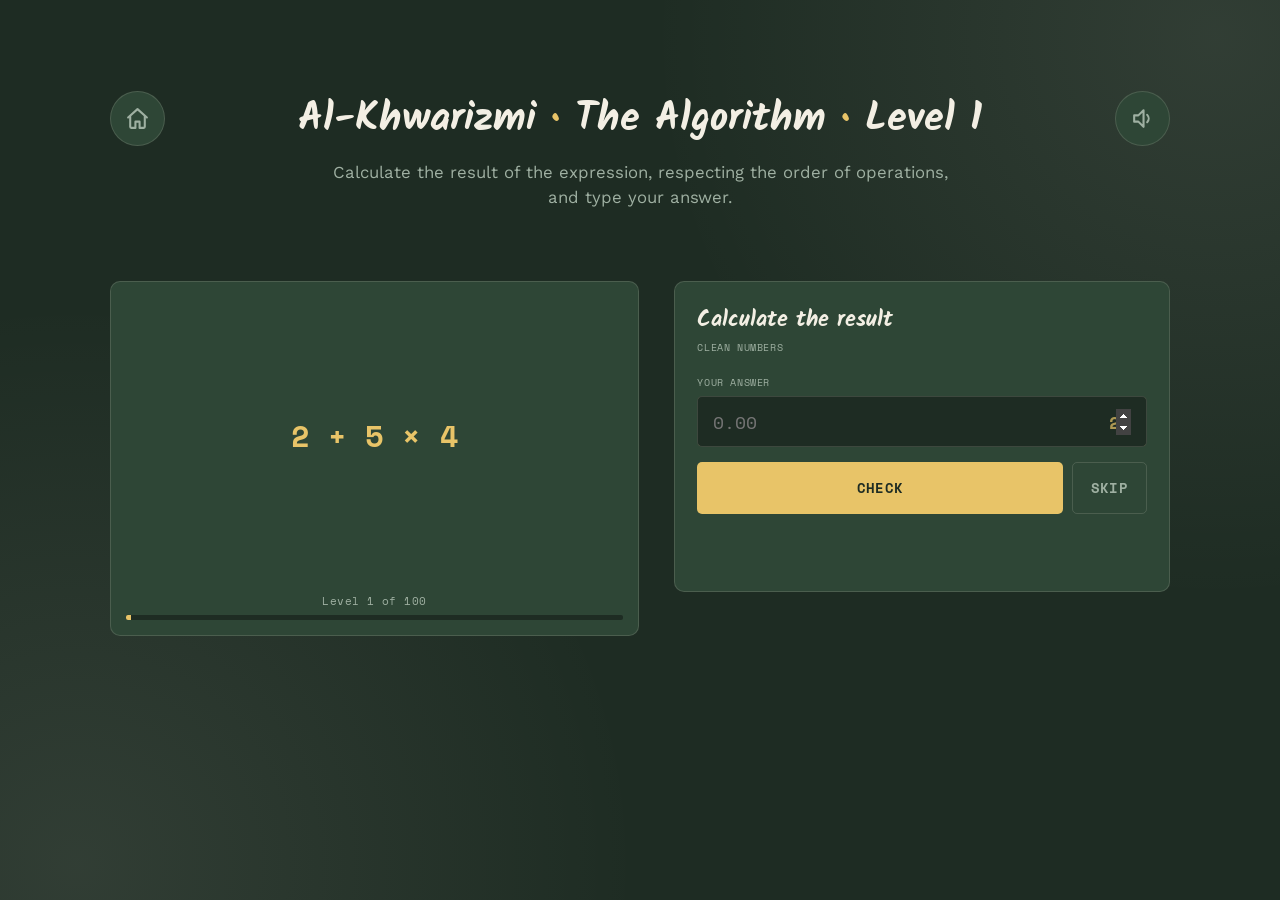
==== commit 4e8e8079: "Arrotondati altri 304 valori CSS ai multipli di 5 piu' vicini: valori superiori a 10px (soglia abbas" ====
--- a/alkhwarizmi_thealgorithm.html
+++ b/alkhwarizmi_thealgorithm.html
@@ -99,7 +99,7 @@
      Pitagora non ha ancora un sistema di rango, ma lo spazio resta prenotato cosi'
      il ritmo verticale è coerente col resto del sito e non ci sara' da spostare
      nulla quando (se) verra' aggiunto */
-  .rank-callout-space{ height: 25px; margin: 0 0 0.9rem; }
+  .rank-callout-space{ height: 25px; margin: 0 0 0.9375rem; }
   .level-layout{
     display:grid;
     grid-template-columns: 529px 1fr;
@@ -155,7 +155,7 @@
     background: var(--yellow);
   }
 
-  .side-panel{ display:flex; flex-direction:column; gap: 1.2rem; }
+  .side-panel{ display:flex; flex-direction:column; gap: 1.25rem; }
   .side-panel-card{
     background: var(--bg-panel);
     border: 1px solid var(--rule);
@@ -169,18 +169,18 @@
   }
   .level-sub{
     font-family:'Space Mono', monospace;
-    font-size: 0.64rem;
+    font-size: 0.625rem;
     letter-spacing: 0.06em;
     text-transform: uppercase;
     color: var(--ink-dim);
     margin: 0 0 1.1rem;
   }
 
-  .answer-block{ margin: 1.2rem 0 0.2rem; }
+  .answer-block{ margin: 1.25rem 0 0.2rem; }
   .answer-block label{
     display:block;
     font-family:'Space Mono', monospace;
-    font-size: 0.64rem; letter-spacing:0.06em; text-transform:uppercase;
+    font-size: 0.625rem; letter-spacing:0.06em; text-transform:uppercase;
     color: var(--ink-dim); margin-bottom:0.4rem;
   }
   .answer-input-wrap{
@@ -200,7 +200,7 @@
     display: flex;
     align-items: center;
     justify-content: flex-end;
-    padding: 0 0.9rem;
+    padding: 0 0.9375rem;
     font-family:'Space Mono', monospace;
     font-weight: 700;
     font-size: 1.1rem;
@@ -218,7 +218,7 @@
     color: var(--ink);
     font-family:'Space Mono', monospace;
     font-size: 1.1rem;
-    padding: 0.7rem 0.9rem;
+    padding: 0.7rem 0.9375rem;
   }
   .answer-block input:focus{ outline: 2px solid var(--yellow); outline-offset: 1px; }
 
@@ -235,7 +235,7 @@
     color: var(--bg);
     border:none;
     border-radius: 5px;
-    padding: 0.92rem 1.5625rem;
+    padding: 0.9375rem 1.5625rem;
     font-size: 0.85rem;
     letter-spacing: 0.02em;
     text-transform: uppercase;
@@ -256,7 +256,7 @@
     color: var(--ink-dim);
     border: 1px solid var(--rule);
     border-radius: 5px;
-    padding: 0.92rem 1.1rem;
+    padding: 0.9375rem 1.1rem;
     font-size: 0.85rem;
     letter-spacing: 0.02em;
     text-transform: uppercase;
@@ -323,9 +323,9 @@
   }
   .modal-card p{
     font-family:'Space Mono', monospace;
-    font-size: 0.95rem;
+    font-size: 0.9375rem;
     color: var(--ink-dim);
-    margin: 0 0 1.2rem;
+    margin: 0 0 1.25rem;
     line-height: 1.5;
   }
   .modal-card input[type="text"]{
@@ -353,7 +353,7 @@
   }
   .finish-stat-label{
     font-family:'Space Mono', monospace;
-    font-size: 0.68rem;
+    font-size: 0.625rem;
     letter-spacing: 0.06em;
     text-transform: uppercase;
     color: var(--ink-faint);
@@ -375,7 +375,7 @@
   .finish-input-block input[type="text"]{ margin-bottom: 0.5rem; }
   .modal-footnotes{
     margin-top: 0.9375rem;
-    padding-top: 0.9rem;
+    padding-top: 0.9375rem;
     border-top: 1px solid var(--rule);
     display: flex;
     flex-direction: column;
@@ -383,7 +383,7 @@
   }
   .modal-footnotes p{
     font-family:'Space Mono', monospace;
-    font-size: 0.68rem;
+    font-size: 0.625rem;
     color: var(--ink-faint);
     line-height: 1.4;
     text-align: left;
@@ -443,7 +443,7 @@
     .level-layout{ gap: 0.8rem; }
     .board-card{ padding: 0.6rem; max-width: 90%; margin: 0.6rem auto 0; }
     .expression-display{ font-size: 1.25rem; min-height: 170px; padding: 0.5rem; }
-    .side-panel-card{ padding: 0.6075rem 0.64125rem; }
+    .side-panel-card{ padding: 0.6075rem 0.625rem; }
     .side-panel-card h2{ font-size: 0.70875rem; }
     .level-sub{ font-size: 0.3915rem; }
     .answer-block{ margin: 0.36rem 0 0.09rem; }
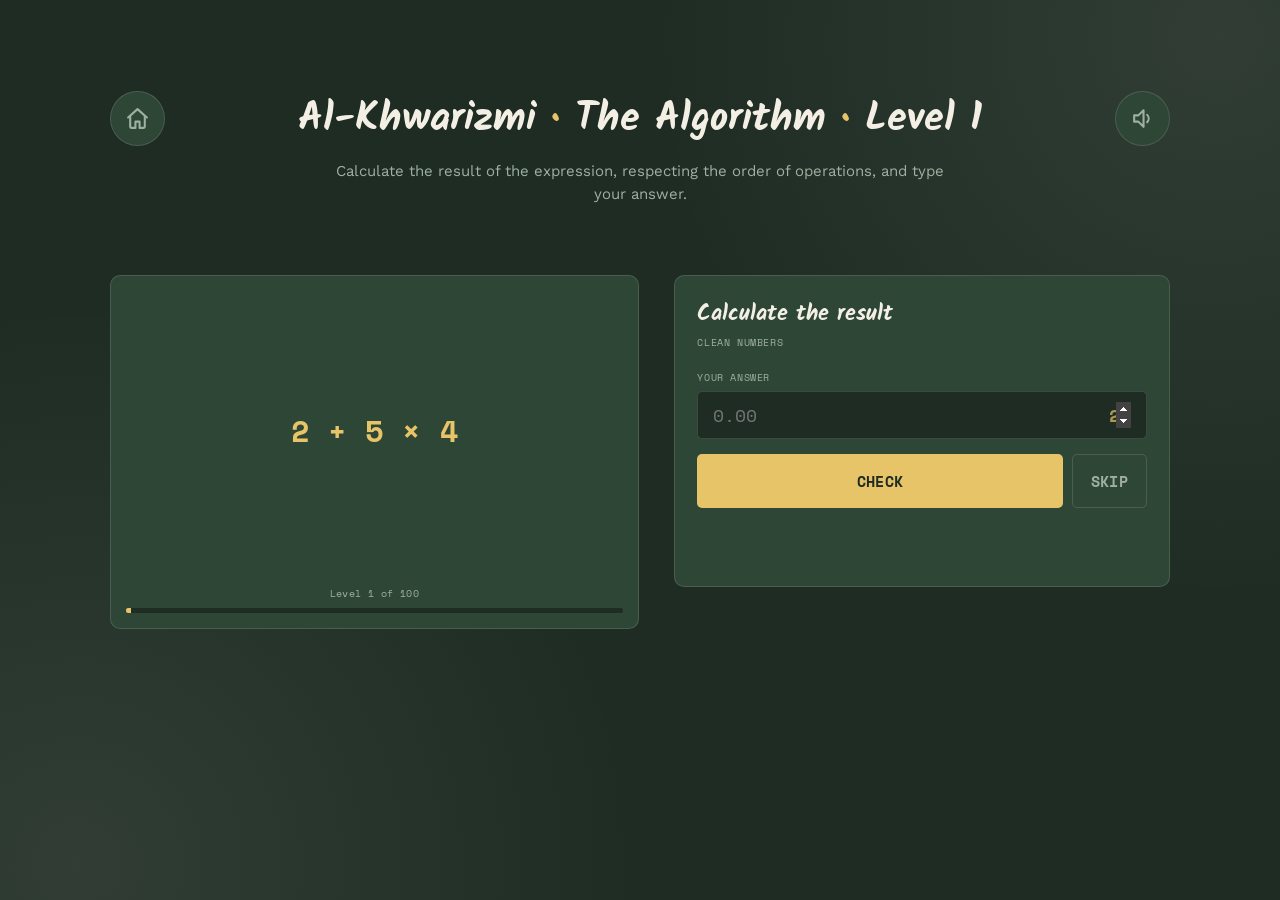
==== commit 6b78834c: "Arrotondati altri 250 valori CSS ai multipli di 5 piu' vicini: valori superiori a 10px con scarto fi" ====
--- a/alkhwarizmi_thealgorithm.html
+++ b/alkhwarizmi_thealgorithm.html
@@ -87,7 +87,7 @@
   h1 .accent{ color: var(--yellow); }
   .instructions{
     color: var(--ink-dim);
-    font-size: 1.05rem;
+    font-size: 0.9375rem;
     line-height:1.5;
     margin: 0 auto 1.875rem;
     text-align: center;
@@ -139,7 +139,7 @@
     margin: 0.9375rem 0 0;
     text-align:center;
     font-family:'Space Mono', monospace;
-    font-size: 0.7rem;
+    font-size: 0.625rem;
     color: var(--ink-dim);
     letter-spacing: 0.04em;
   }
@@ -218,7 +218,7 @@
     color: var(--ink);
     font-family:'Space Mono', monospace;
     font-size: 1.1rem;
-    padding: 0.7rem 0.9375rem;
+    padding: 0.625rem 0.9375rem;
   }
   .answer-block input:focus{ outline: 2px solid var(--yellow); outline-offset: 1px; }
 
@@ -236,7 +236,7 @@
     border:none;
     border-radius: 5px;
     padding: 0.9375rem 1.5625rem;
-    font-size: 0.85rem;
+    font-size: 0.9375rem;
     letter-spacing: 0.02em;
     text-transform: uppercase;
     cursor:pointer;
@@ -257,7 +257,7 @@
     border: 1px solid var(--rule);
     border-radius: 5px;
     padding: 0.9375rem 1.1rem;
-    font-size: 0.85rem;
+    font-size: 0.9375rem;
     letter-spacing: 0.02em;
     text-transform: uppercase;
     cursor:pointer;
@@ -284,7 +284,7 @@
     border-radius: 5px;
     background: transparent;
     color: var(--teal);
-    padding: 0.75rem;
+    padding: 0.625rem;
     font-size: 0.78rem;
     letter-spacing: 0.02em;
     text-transform: uppercase;
@@ -336,8 +336,8 @@
     border-radius: 5px;
     color: var(--ink);
     font-family:'Space Mono', monospace;
-    font-size: 1.05rem;
-    padding: 0.7rem;
+    font-size: 0.9375rem;
+    padding: 0.625rem;
     margin-bottom: 1.4rem;
   }
   .modal-card input[type="text"]:focus{ outline: 2px solid var(--yellow); outline-offset: 1px; }
@@ -345,7 +345,7 @@
     background: var(--bg);
     border: 1px solid var(--rule);
     border-radius: 8px;
-    padding: 0.85rem 0.9375rem;
+    padding: 0.9375rem 0.9375rem;
     margin: 0 0 1.25rem;
     display: flex;
     flex-direction: column;
@@ -367,7 +367,7 @@
   .finish-input-block{ margin-bottom: 1.25rem; }
   .finish-instruction{
     font-family:'Space Mono', monospace;
-    font-size: 0.85rem;
+    font-size: 0.9375rem;
     color: var(--ink-dim);
     margin: 0 0 0.8rem;
     line-height: 1.5;
@@ -400,20 +400,20 @@
     font-size: 0.9375rem;
     border: none;
     border-radius: 5px;
-    padding: 0.7rem 1.875rem;
+    padding: 0.625rem 1.875rem;
     cursor:pointer;
   }
   .modal-btn.yes{ background: var(--yellow); color: var(--bg); }
   .modal-btn.no{ background: transparent; color: var(--ink-dim); border: 1px solid var(--rule); }
   .modal-note{
     font-family:'Space Mono', monospace;
-    font-size: 0.75rem;
+    font-size: 0.625rem;
     color: var(--ink-faint);
     margin-top: 0.8rem;
   }
   .nickname-hint{
     font-family:'Space Mono', monospace;
-    font-size: 0.7rem;
+    font-size: 0.625rem;
     color: var(--ink-faint);
     margin: 0.4rem 0 0;
   }
@@ -435,7 +435,7 @@
       box-sizing: border-box;
     }
     .title-icon-row{ gap: 0.5rem; margin-bottom: 0.4rem; width: 100%; }
-    .title-icon-row h1{ font-size: 0.85rem; line-height: 1.3; }
+    .title-icon-row h1{ font-size: 0.9375rem; line-height: 1.3; }
     .icon-btn{ width: 45px; height: 45px; }
     .icon-btn svg{ width: 20px; height: 20px; }
     .instructions{ display: none; } /* niente spazio per il paragrafo qui, il titolo basta - stesso criterio di Eratosthenes */
@@ -444,11 +444,11 @@
     .board-card{ padding: 0.6rem; max-width: 90%; margin: 0.6rem auto 0; }
     .expression-display{ font-size: 1.25rem; min-height: 170px; padding: 0.5rem; }
     .side-panel-card{ padding: 0.6075rem 0.625rem; }
-    .side-panel-card h2{ font-size: 0.70875rem; }
+    .side-panel-card h2{ font-size: 0.625rem; }
     .level-sub{ font-size: 0.3915rem; }
     .answer-block{ margin: 0.36rem 0 0.09rem; }
-    .answer-block input{ font-size: 1.035rem; padding: 0.54rem 0.72rem; }
-    .check-btn, .next-btn{ padding: 0.85rem; font-size: 0.76rem; }
+    .answer-block input{ font-size: 0.9375rem; padding: 0.54rem 0.625rem; }
+    .check-btn, .next-btn{ padding: 0.9375rem; font-size: 0.76rem; }
     .check-skip-row{ margin-top: 0.6rem; }
     .check-skip-row .check-btn,
     .check-skip-row .skip-btn{ flex: 1 1 50%; padding: 0.57375rem 0.3375rem; font-size: 0.513rem; }
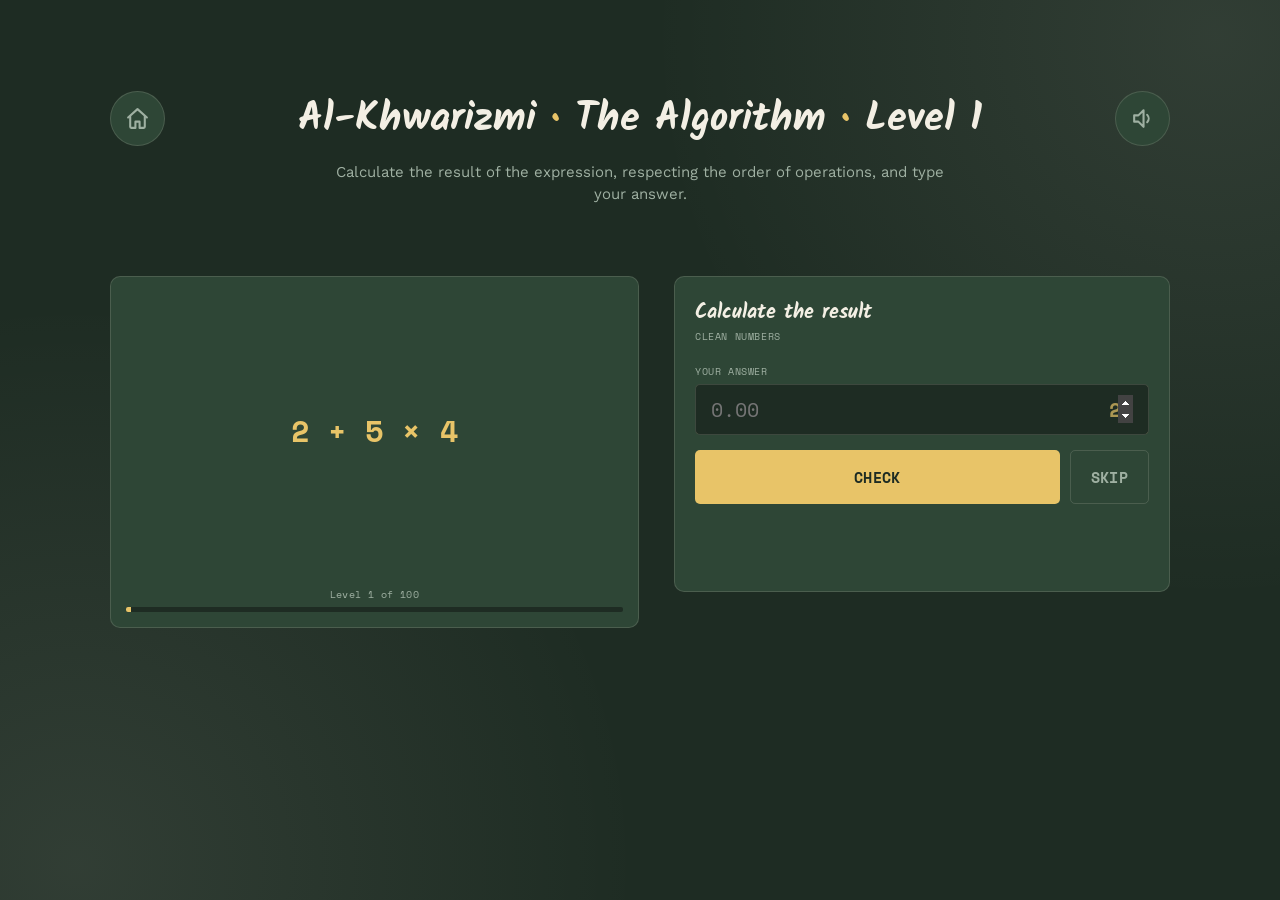
==== commit 9264e4c3: "Arrotondati TUTTI i restanti 726 valori CSS ai multipli di 5 piu' vicini (desktop + mobile, tutti i " ====
--- a/alkhwarizmi_thealgorithm.html
+++ b/alkhwarizmi_thealgorithm.html
@@ -47,7 +47,7 @@
     align-items:center;
     justify-content:space-between;
     gap: 0.9375rem;
-    margin-bottom: 0.6rem;
+    margin-bottom: 0.625rem;
   }
   .title-icon-row h1{ margin: 0; flex: 1; min-width: 0; text-align: center; }
   .icon-btn{
@@ -108,7 +108,7 @@
   }
   @media (max-width: 1100px){
     .level-layout{ grid-template-columns: 1fr; }
-    .rank-callout-space{ height: 20px; margin: 0 0 0.6rem; }
+    .rank-callout-space{ height: 20px; margin: 0 0 0.625rem; }
   }
 
   .board-card{
@@ -144,7 +144,7 @@
     letter-spacing: 0.04em;
   }
   .level-progress-track{
-    margin-top: 0.4rem;
+    margin-top: 0.3125rem;
     height: 5px;
     border-radius: 2px;
     background: var(--bg);
@@ -160,12 +160,12 @@
     background: var(--bg-panel);
     border: 1px solid var(--rule);
     border-radius: 10px;
-    padding: 1.25rem 1.4rem;
+    padding: 1.25rem 1.25rem;
   }
   .side-panel-card h2{
     font-family:'Kalam', cursive;
-    font-size: 1.4rem;
-    margin: 0 0 0.15rem;
+    font-size: 1.25rem;
+    margin: 0 0 0rem;
   }
   .level-sub{
     font-family:'Space Mono', monospace;
@@ -173,15 +173,15 @@
     letter-spacing: 0.06em;
     text-transform: uppercase;
     color: var(--ink-dim);
-    margin: 0 0 1.1rem;
-  }
-
-  .answer-block{ margin: 1.25rem 0 0.2rem; }
+    margin: 0 0 1.25rem;
+  }
+
+  .answer-block{ margin: 1.25rem 0 0.3125rem; }
   .answer-block label{
     display:block;
     font-family:'Space Mono', monospace;
     font-size: 0.625rem; letter-spacing:0.06em; text-transform:uppercase;
-    color: var(--ink-dim); margin-bottom:0.4rem;
+    color: var(--ink-dim); margin-bottom:0.3125rem;
   }
   .answer-input-wrap{
     position: relative;
@@ -203,7 +203,7 @@
     padding: 0 0.9375rem;
     font-family:'Space Mono', monospace;
     font-weight: 700;
-    font-size: 1.1rem;
+    font-size: 1.25rem;
     color: rgba(232,196,104,0.7);
     pointer-events: none;
     overflow: hidden;
@@ -217,14 +217,14 @@
     border-radius: 5px;
     color: var(--ink);
     font-family:'Space Mono', monospace;
-    font-size: 1.1rem;
+    font-size: 1.25rem;
     padding: 0.625rem 0.9375rem;
   }
   .answer-block input:focus{ outline: 2px solid var(--yellow); outline-offset: 1px; }
 
   .check-skip-row{
     display: flex;
-    gap: 0.6rem;
+    gap: 0.625rem;
     margin-top: 0.9375rem;
   }
   .check-btn{
@@ -256,7 +256,7 @@
     color: var(--ink-dim);
     border: 1px solid var(--rule);
     border-radius: 5px;
-    padding: 0.9375rem 1.1rem;
+    padding: 0.9375rem 1.25rem;
     font-size: 0.9375rem;
     letter-spacing: 0.02em;
     text-transform: uppercase;
@@ -265,9 +265,9 @@
   .skip-btn:hover{ color: var(--ink); border-color: var(--ink); }
 
   .feedback{
-    margin-top: 0.8rem;
-    font-family:'Space Mono', monospace;
-    font-size: 0.8rem;
+    margin-top: 0.9375rem;
+    font-family:'Space Mono', monospace;
+    font-size: 0.9375rem;
     line-height:1.4;
     min-height: 2.5em;
   }
@@ -277,7 +277,7 @@
   .next-btn{
     display:none;
     width:100%;
-    margin-top: 0.6rem;
+    margin-top: 0.625rem;
     font-family:'Space Mono', monospace;
     font-weight:700;
     border: 1px solid var(--teal);
@@ -285,7 +285,7 @@
     background: transparent;
     color: var(--teal);
     padding: 0.625rem;
-    font-size: 0.78rem;
+    font-size: 0.625rem;
     letter-spacing: 0.02em;
     text-transform: uppercase;
     cursor:pointer;
@@ -338,18 +338,18 @@
     font-family:'Space Mono', monospace;
     font-size: 0.9375rem;
     padding: 0.625rem;
-    margin-bottom: 1.4rem;
+    margin-bottom: 1.25rem;
   }
   .modal-card input[type="text"]:focus{ outline: 2px solid var(--yellow); outline-offset: 1px; }
   .finish-stat{
     background: var(--bg);
     border: 1px solid var(--rule);
-    border-radius: 8px;
+    border-radius: 10px;
     padding: 0.9375rem 0.9375rem;
     margin: 0 0 1.25rem;
     display: flex;
     flex-direction: column;
-    gap: 0.2rem;
+    gap: 0.3125rem;
   }
   .finish-stat-label{
     font-family:'Space Mono', monospace;
@@ -361,7 +361,7 @@
   .finish-stat-value{
     font-family:'Space Mono', monospace;
     font-weight: 700;
-    font-size: 1.4rem;
+    font-size: 1.25rem;
     color: var(--yellow);
   }
   .finish-input-block{ margin-bottom: 1.25rem; }
@@ -369,17 +369,17 @@
     font-family:'Space Mono', monospace;
     font-size: 0.9375rem;
     color: var(--ink-dim);
-    margin: 0 0 0.8rem;
+    margin: 0 0 0.9375rem;
     line-height: 1.5;
   }
-  .finish-input-block input[type="text"]{ margin-bottom: 0.5rem; }
+  .finish-input-block input[type="text"]{ margin-bottom: 0.625rem; }
   .modal-footnotes{
     margin-top: 0.9375rem;
     padding-top: 0.9375rem;
     border-top: 1px solid var(--rule);
     display: flex;
     flex-direction: column;
-    gap: 0.5rem;
+    gap: 0.625rem;
   }
   .modal-footnotes p{
     font-family:'Space Mono', monospace;
@@ -409,13 +409,13 @@
     font-family:'Space Mono', monospace;
     font-size: 0.625rem;
     color: var(--ink-faint);
-    margin-top: 0.8rem;
+    margin-top: 0.9375rem;
   }
   .nickname-hint{
     font-family:'Space Mono', monospace;
     font-size: 0.625rem;
     color: var(--ink-faint);
-    margin: 0.4rem 0 0;
+    margin: 0.3125rem 0 0;
   }
 
   @media (max-width: 900px){
@@ -434,29 +434,29 @@
       padding: 2vh 0 3vh;
       box-sizing: border-box;
     }
-    .title-icon-row{ gap: 0.5rem; margin-bottom: 0.4rem; width: 100%; }
+    .title-icon-row{ gap: 0.625rem; margin-bottom: 0.3125rem; width: 100%; }
     .title-icon-row h1{ font-size: 0.9375rem; line-height: 1.3; }
     .icon-btn{ width: 45px; height: 45px; }
     .icon-btn svg{ width: 20px; height: 20px; }
     .instructions{ display: none; } /* niente spazio per il paragrafo qui, il titolo basta - stesso criterio di Eratosthenes */
-    .rank-callout-space{ height: 15px; margin: 0 0 0.5rem; }
-    .level-layout{ gap: 0.8rem; }
-    .board-card{ padding: 0.6rem; max-width: 90%; margin: 0.6rem auto 0; }
-    .expression-display{ font-size: 1.25rem; min-height: 170px; padding: 0.5rem; }
-    .side-panel-card{ padding: 0.6075rem 0.625rem; }
+    .rank-callout-space{ height: 15px; margin: 0 0 0.625rem; }
+    .level-layout{ gap: 0.9375rem; }
+    .board-card{ padding: 0.625rem; max-width: 90%; margin: 0.625rem auto 0; }
+    .expression-display{ font-size: 1.25rem; min-height: 170px; padding: 0.625rem; }
+    .side-panel-card{ padding: 0.625rem 0.625rem; }
     .side-panel-card h2{ font-size: 0.625rem; }
-    .level-sub{ font-size: 0.3915rem; }
-    .answer-block{ margin: 0.36rem 0 0.09rem; }
-    .answer-block input{ font-size: 0.9375rem; padding: 0.54rem 0.625rem; }
-    .check-btn, .next-btn{ padding: 0.9375rem; font-size: 0.76rem; }
-    .check-skip-row{ margin-top: 0.6rem; }
+    .level-sub{ font-size: 0.3125rem; }
+    .answer-block{ margin: 0.3125rem 0 0rem; }
+    .answer-block input{ font-size: 0.9375rem; padding: 0.625rem 0.625rem; }
+    .check-btn, .next-btn{ padding: 0.9375rem; font-size: 0.625rem; }
+    .check-skip-row{ margin-top: 0.625rem; }
     .check-skip-row .check-btn,
-    .check-skip-row .skip-btn{ flex: 1 1 50%; padding: 0.57375rem 0.3375rem; font-size: 0.513rem; }
+    .check-skip-row .skip-btn{ flex: 1 1 50%; padding: 0.625rem 0.3125rem; font-size: 0.625rem; }
     /* la tabella deve chiudersi appena sotto Check/Skip: tolto lo spazio riservato
        al feedback (min-height fissa per non far "saltare" il layout su desktop) —
        su mobile serve il contrario, il pannello deve finire qui per entrare in una
        sola schermata; il testo, quando compare, spinge semplicemente in basso */
-    .feedback{ margin-top: 0.27rem; min-height: 0; }
+    .feedback{ margin-top: 0.3125rem; min-height: 0; }
   }  /* --- blocco orizzontale: nasconde tutto e mostra un avviso finché il telefono non torna verticale --- */
   .rotate-lock-overlay{ display: none; }
   @media (orientation: landscape) and (max-width: 900px), (orientation: landscape) and (max-height: 500px){
